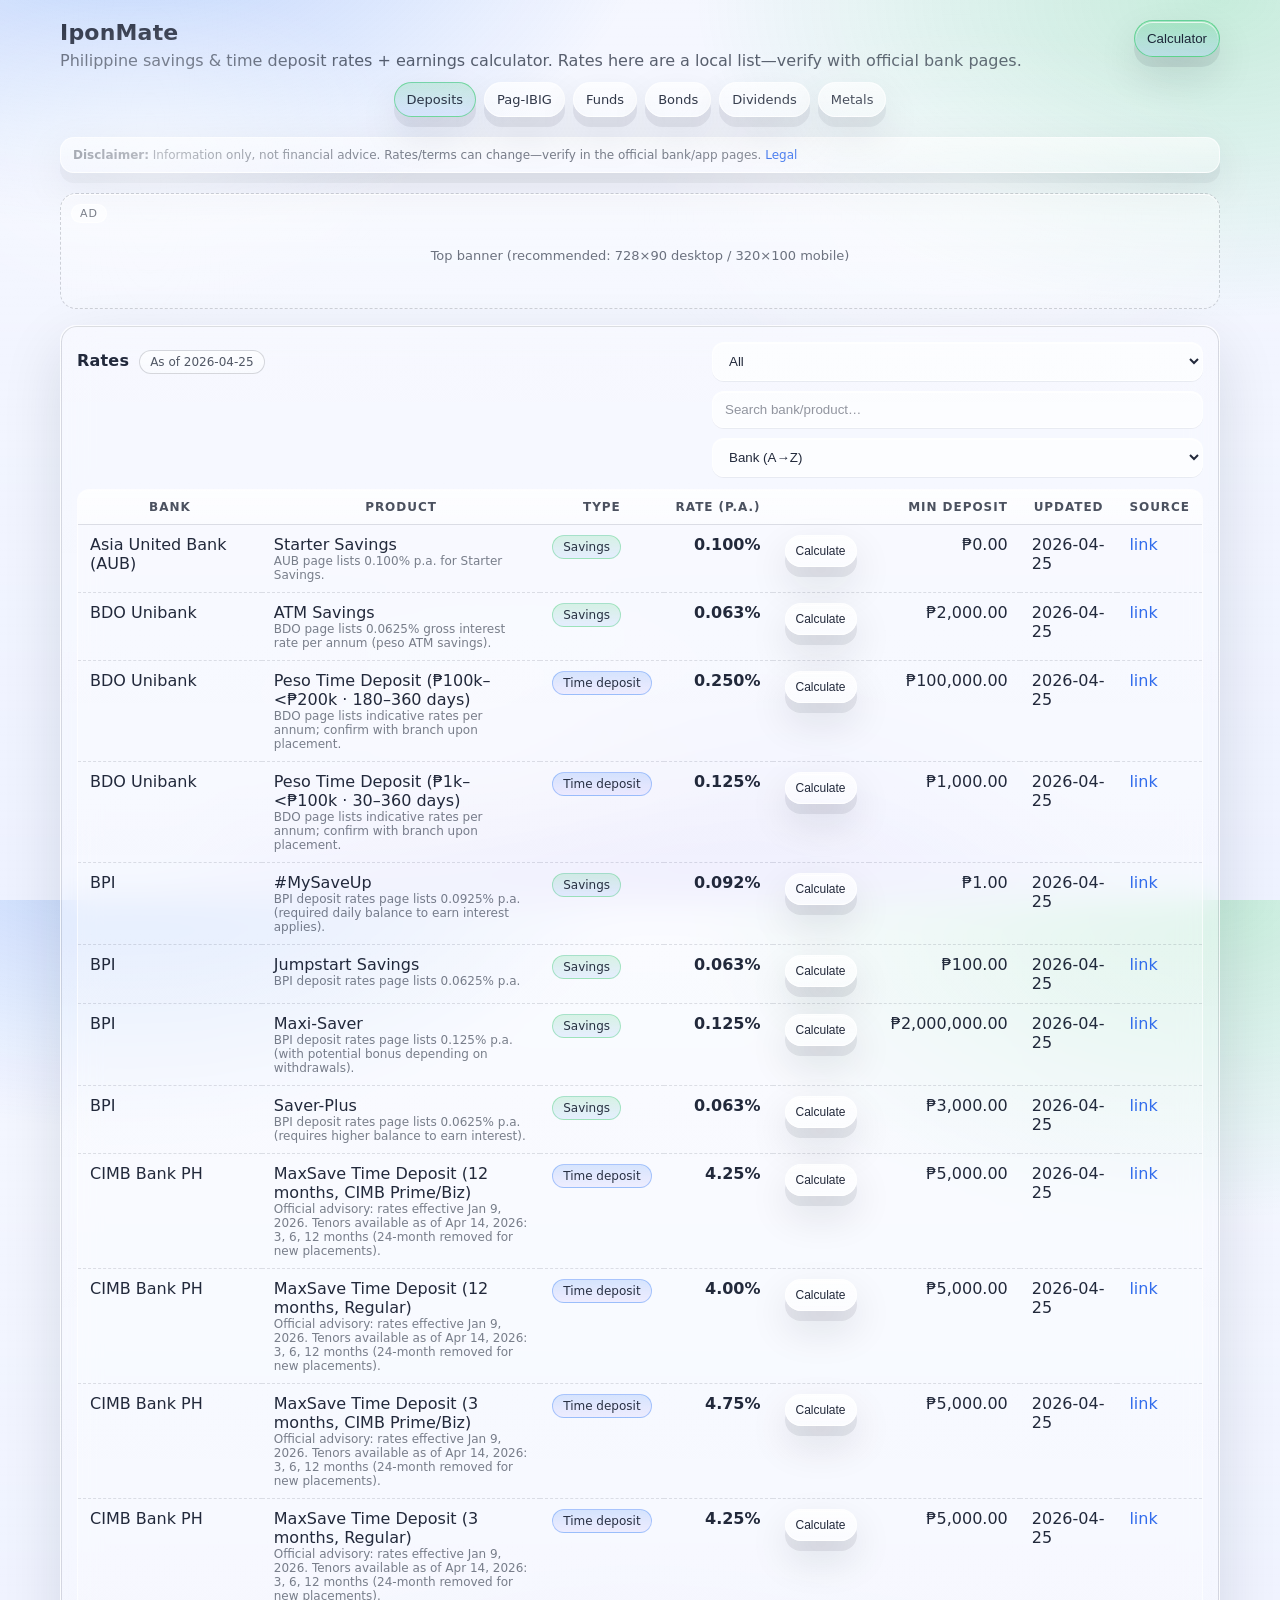
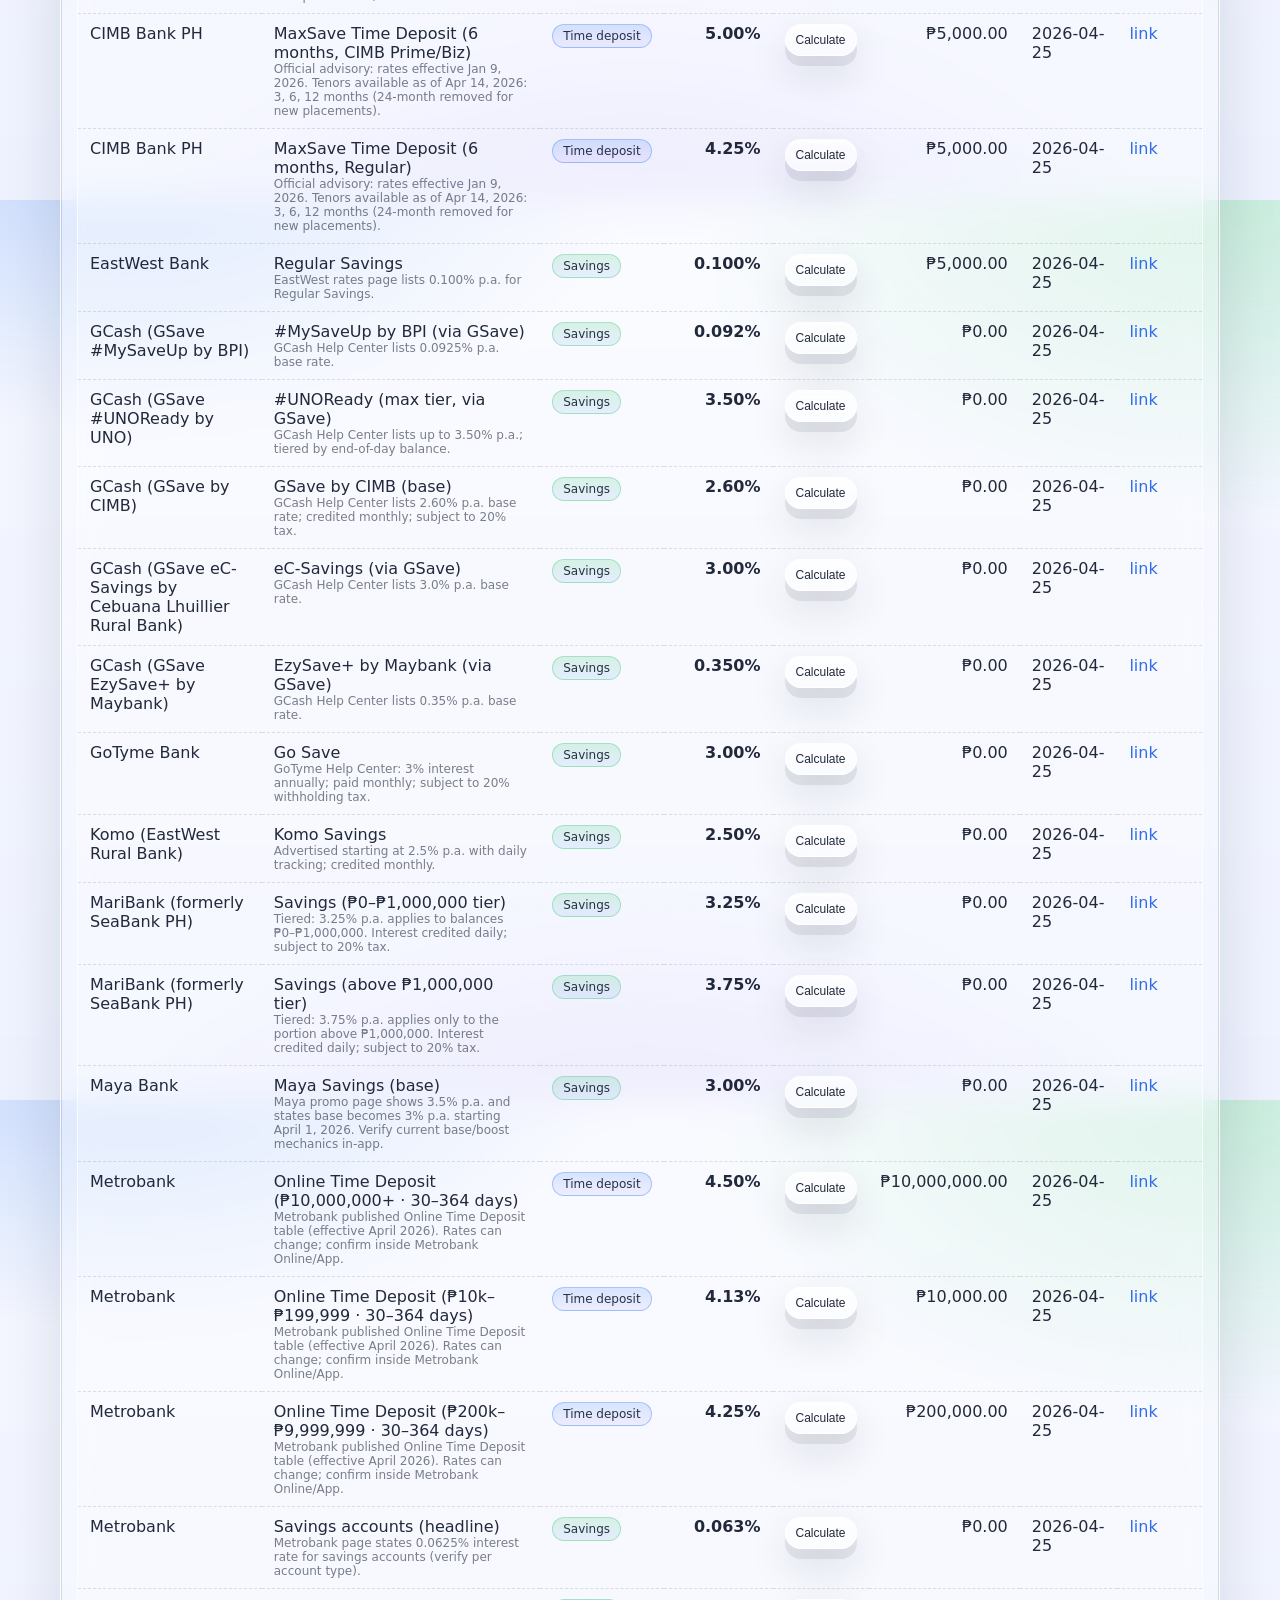
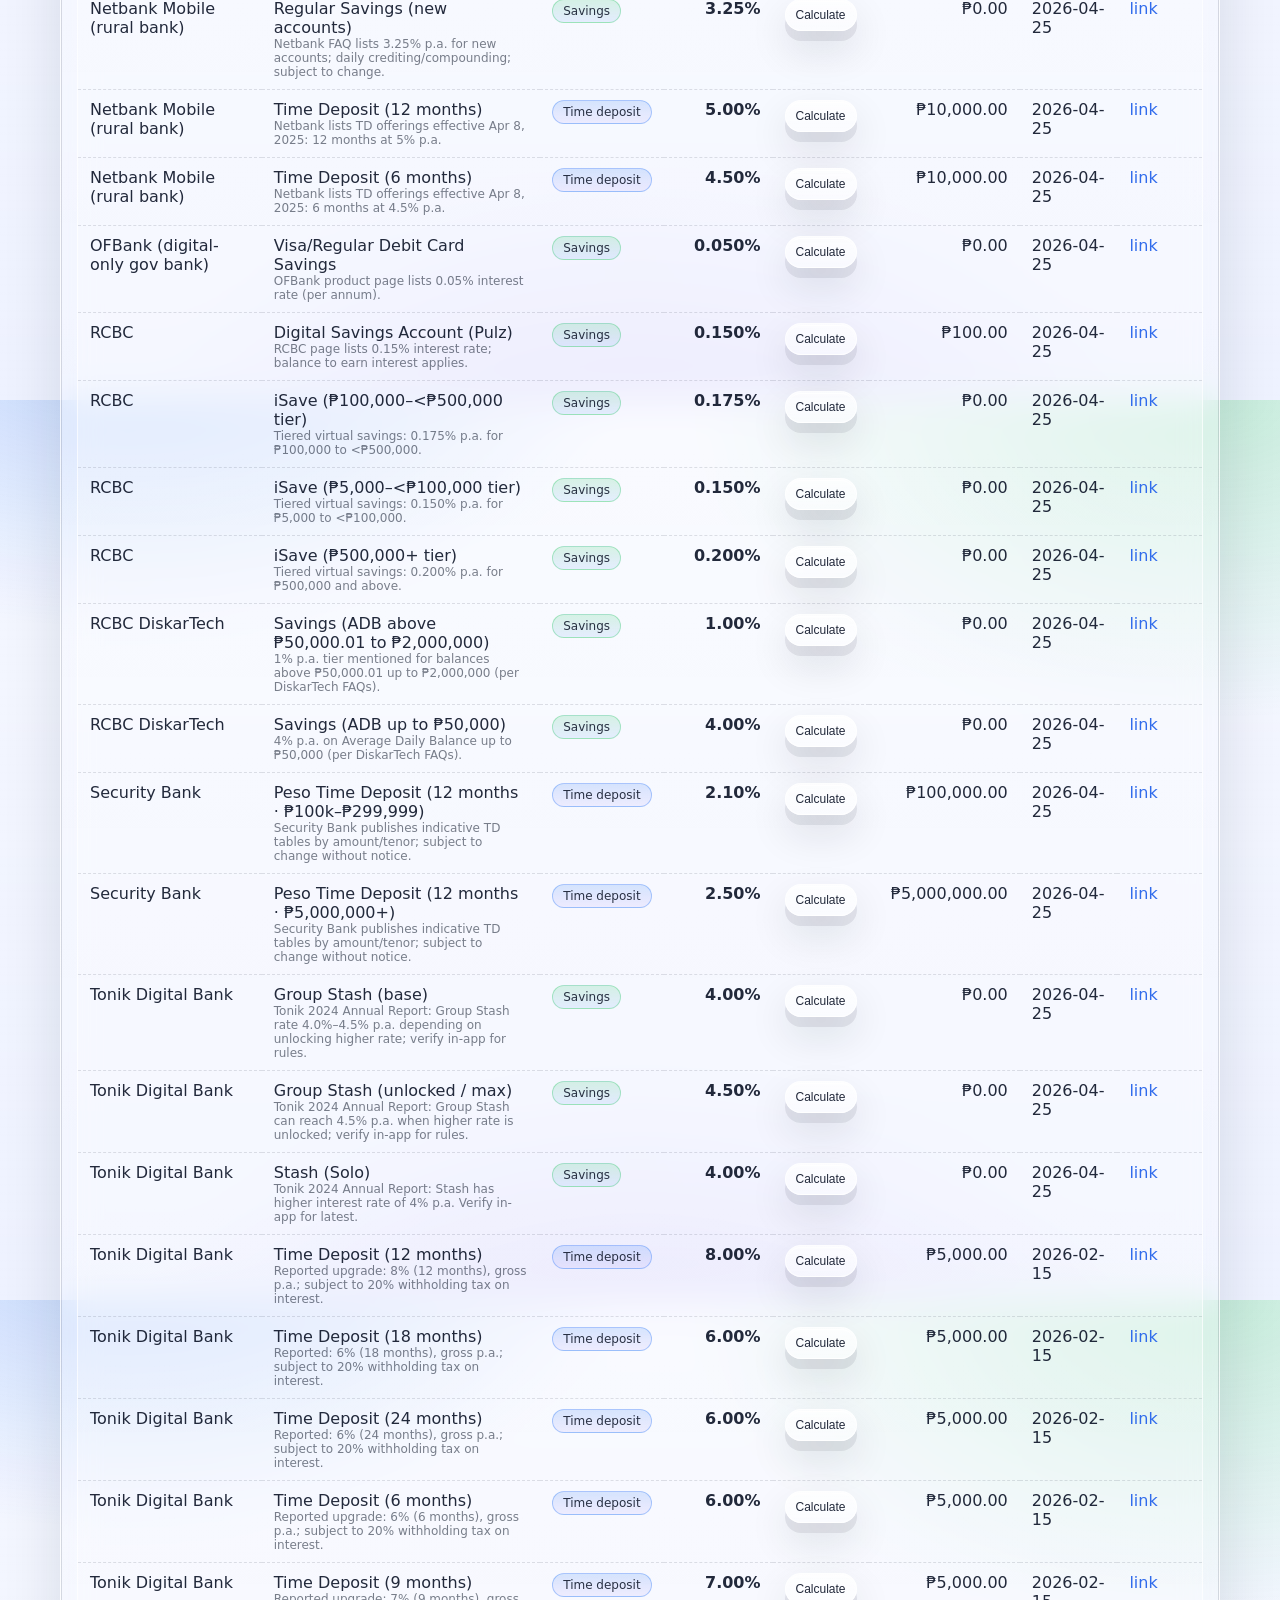
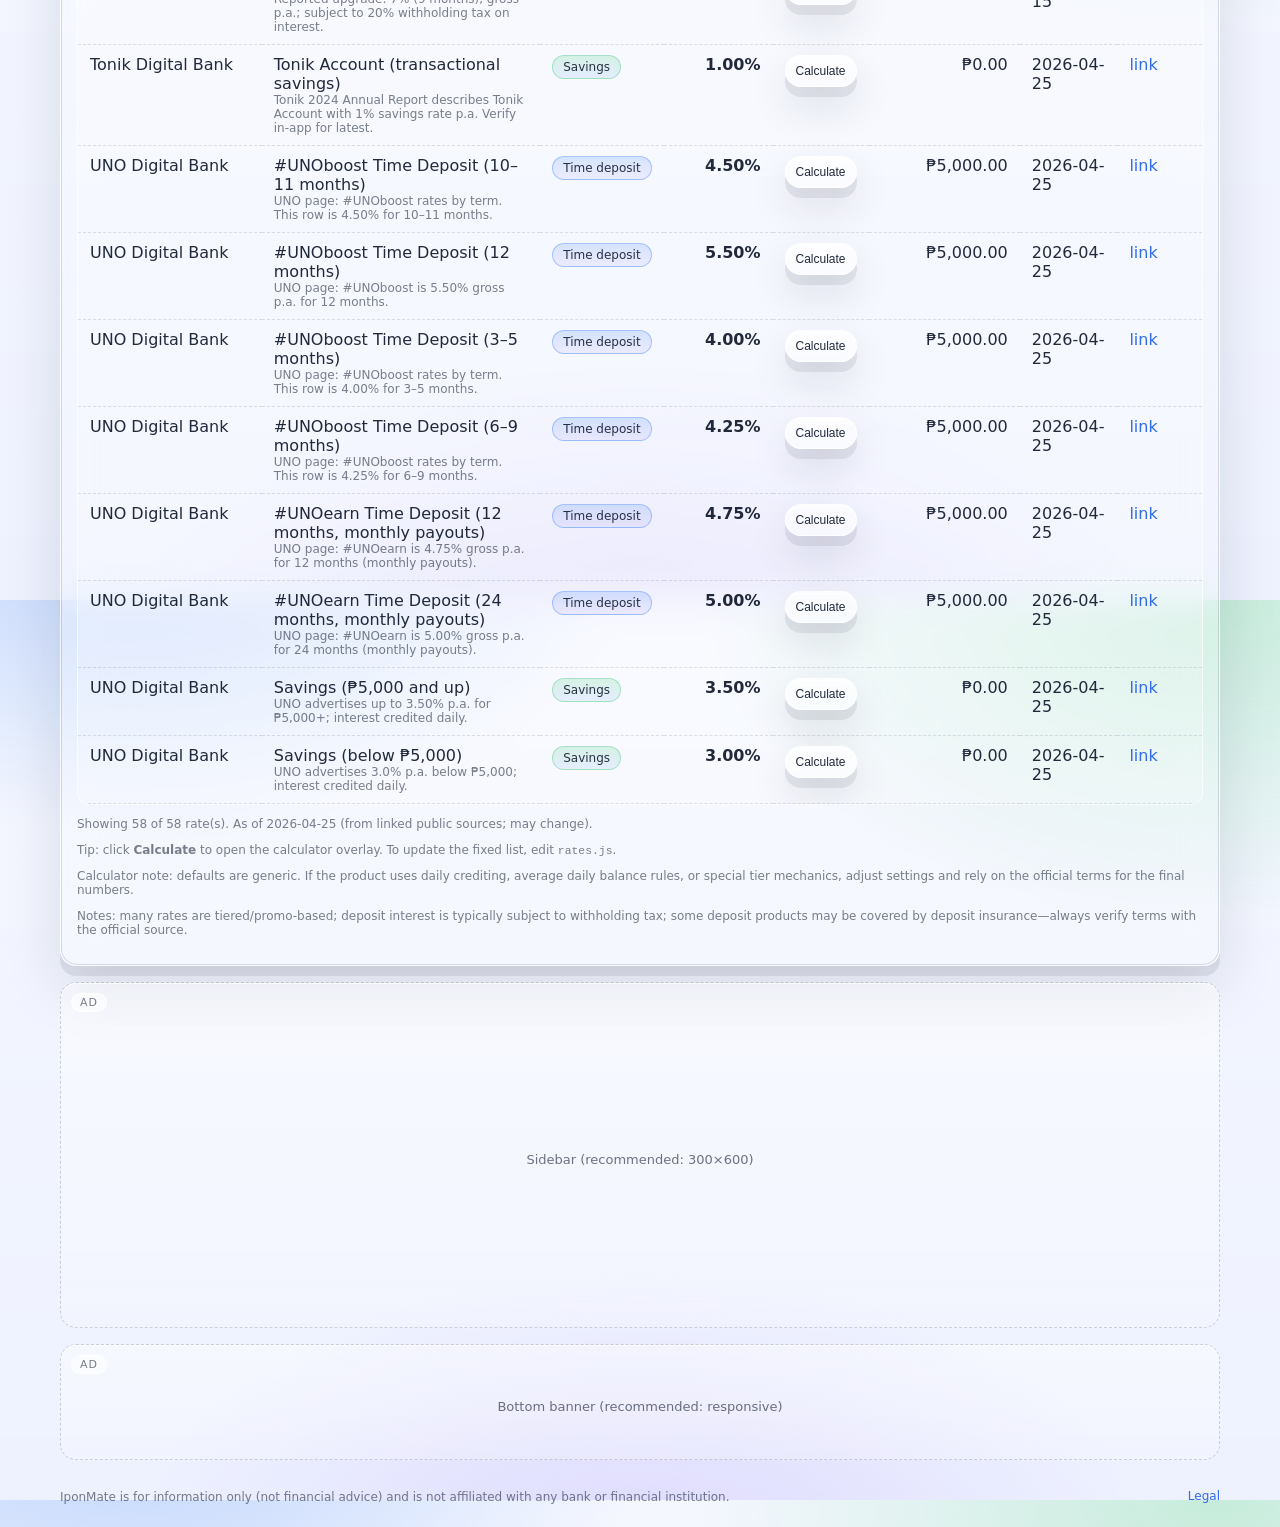
==== index.html @ d7f94642 "Add files via upload" ====
<!doctype html>
<html lang="en">
  <head>
    <meta charset="UTF-8" />
    <meta name="viewport" content="width=device-width, initial-scale=1.0" />
    <title>IponMate — PH Savings & Time Deposit Rates</title>
    <meta
      name="description"
      content="List and compare Philippine savings and time deposit interest rates and estimate how much interest you can earn."
    />
    <meta name="robots" content="index,follow" />
    <meta property="og:type" content="website" />
    <meta property="og:site_name" content="IponMate" />
    <meta property="og:title" content="IponMate — PH Savings & Time Deposit Rates" />
    <meta
      property="og:description"
      content="Compare Philippine savings and time deposit interest rates and estimate earnings. Verify terms with official sources."
    />
    <meta name="twitter:card" content="summary" />
    <meta name="twitter:title" content="IponMate — PH Savings & Time Deposit Rates" />
    <meta
      name="twitter:description"
      content="Compare Philippine savings and time deposit interest rates and estimate earnings. Verify terms with official sources."
    />
    <link rel="icon" href="./favicon.svg" type="image/svg+xml" />
    <link rel="stylesheet" href="./styles.css" />
  </head>
  <body>
    <header class="shell header">
      <div class="header__title">
        <h1>IponMate</h1>
        <p class="muted">
          Philippine savings & time deposit rates + earnings calculator. Rates here are a local list—verify with official bank pages.
        </p>
      </div>
      <nav class="nav" aria-label="Sections">
        <a class="nav__link nav__link--active" href="./index.html" aria-current="page">Deposits</a>
        <a class="nav__link" href="./gov.html">Pag-IBIG</a>
        <a class="nav__link" href="./funds.html">Funds</a>
        <a class="nav__link" href="./bonds.html">Bonds</a>
        <a class="nav__link" href="./dividends.html">Dividends</a>
        <a class="nav__link" href="./metals.html">Metals</a>
      </nav>
      <div class="header__actions">
        <button id="openCalcBtn" class="btn btn--primary" type="button" data-open-calc="interest">Calculator</button>
      </div>
    </header>

    <div class="shell notice" role="note" aria-label="Disclaimer">
      <p class="muted tiny">
        <strong>Disclaimer:</strong> Information only, not financial advice. Rates/terms can change—verify in the official bank/app pages.
        <a class="link" href="./legal.html">Legal</a>
      </p>
    </div>

    <main class="shell main">
      <aside class="adSlot adSlot--top" aria-label="Advertisement placeholder">
        <div class="adSlot__label">Ad</div>
        <div class="adSlot__box">Top banner (recommended: 728×90 desktop / 320×100 mobile)</div>
      </aside>

      <div class="layout">
        <section class="card">
          <div class="card__head">
            <div class="card__titleRow">
              <h2>Rates</h2>
              <span id="asOfBadge" class="badge badge--meta" aria-live="polite"></span>
            </div>
            <div class="rates__tools">
              <select id="typeFilterSelect" class="select" aria-label="Filter type">
                <option value="all">All</option>
                <option value="savings">Savings</option>
                <option value="time_deposit">Time deposit</option>
              </select>
              <input
                id="searchInput"
                class="input"
                type="search"
                placeholder="Search bank/product…"
                autocomplete="off"
              />
              <select id="sortSelect" class="select" aria-label="Sort rates">
                <option value="bank_asc">Bank (A→Z)</option>
                <option value="bank_desc">Bank (Z→A)</option>
                <option value="rate_desc">Rate (High→Low)</option>
                <option value="rate_asc">Rate (Low→High)</option>
                <option value="updated_desc">Updated (Newest)</option>
                <option value="updated_asc">Updated (Oldest)</option>
              </select>
            </div>
          </div>

          <div class="tableWrap" role="region" aria-label="Philippine savings and time deposit rates">
            <table class="table table--cards" id="ratesTable">
              <thead>
                <tr>
                  <th>Bank</th>
                  <th>Product</th>
                  <th>Type</th>
                  <th class="num">Rate (p.a.)</th>
                  <th class="action" aria-label="Calculator"></th>
                  <th class="num">Min Deposit</th>
                  <th>Updated</th>
                  <th>Source</th>
                </tr>
              </thead>
              <tbody id="ratesTbody"></tbody>
            </table>
          </div>

          <p class="muted tiny" id="ratesMeta"></p>
          <p class="muted tiny">
            Tip: click <strong>Calculate</strong> to open the calculator overlay. To update the fixed list, edit <code>rates.js</code>.
          </p>
          <p class="muted tiny">
            Calculator note: defaults are generic. If the product uses daily crediting, average daily balance rules, or
            special tier mechanics, adjust settings and rely on the official terms for the final numbers.
          </p>
          <p class="muted tiny">
            Notes: many rates are tiered/promo-based; deposit interest is typically subject to withholding tax; some deposit products may be covered by deposit insurance—always verify terms with the official source.
          </p>
        </section>

        <aside class="adSlot adSlot--side" aria-label="Advertisement placeholder">
          <div class="adSlot__label">Ad</div>
          <div class="adSlot__box">Sidebar (recommended: 300×600)</div>
        </aside>
      </div>

      <aside class="adSlot adSlot--bottom" aria-label="Advertisement placeholder">
        <div class="adSlot__label">Ad</div>
        <div class="adSlot__box">Bottom banner (recommended: responsive)</div>
      </aside>
    </main>

    <footer class="shell footer">
      <div class="footer__left">
        <span class="tiny muted">IponMate is for information only (not financial advice) and is not affiliated with any bank or financial institution.</span>
      </div>
      <div class="footer__right">
        <a class="link tiny" href="./legal.html">Legal</a>
      </div>
    </footer>

    <script src="./rates.js"></script>
    <script src="./calc.js"></script>
    <script src="./app.js"></script>
  </body>
</html>
---- styles.css ----
:root {
  /* Liquid-glass (iOS-ish) + playful cartoon “pop” */
  --bg: #eef2ff;
  --card: rgba(255, 255, 255, 0.36);
  --card2: rgba(255, 255, 255, 0.22);
  --border: rgba(255, 255, 255, 0.6);
  --outline: rgba(15, 23, 42, 0.14);
  --text: rgba(15, 23, 42, 0.92);
  --muted: rgba(15, 23, 42, 0.68);
  --muted2: rgba(15, 23, 42, 0.55);
  --accent: #22c55e;
  --accent2: #3b82f6;
  --accent3: #a78bfa;
  --danger: #fb7185;
  --shadow: 0 22px 60px rgba(15, 23, 42, 0.12);
  --shadow-pop: 0 10px 0 rgba(15, 23, 42, 0.08);
  --radius: 16px;
  --radius2: 12px;
  --mono: ui-monospace, SFMono-Regular, Menlo, Monaco, Consolas, "Liberation Mono", "Courier New", monospace;
  --sans: ui-sans-serif, system-ui, -apple-system, Segoe UI, Roboto, Helvetica, Arial, "Apple Color Emoji",
    "Segoe UI Emoji";
}

* {
  box-sizing: border-box;
}

html,
body {
  height: 100%;
}

body {
  margin: 0;
  font-family: var(--sans);
  color: var(--text);
  background:
    radial-gradient(900px 550px at 10% -10%, rgba(59, 130, 246, 0.3), transparent 58%),
    radial-gradient(900px 550px at 95% 0%, rgba(34, 197, 94, 0.22), transparent 58%),
    radial-gradient(900px 550px at 50% 110%, rgba(167, 139, 250, 0.26), transparent 58%),
    linear-gradient(180deg, rgba(255, 255, 255, 0.42), rgba(255, 255, 255, 0)),
    var(--bg);
}

body::before {
  content: "";
  position: fixed;
  inset: -80px;
  pointer-events: none;
  background:
    radial-gradient(420px 260px at 16% 22%, rgba(255, 255, 255, 0.7), rgba(255, 255, 255, 0) 65%),
    radial-gradient(520px 320px at 72% 28%, rgba(255, 255, 255, 0.55), rgba(255, 255, 255, 0) 62%),
    radial-gradient(520px 320px at 40% 78%, rgba(255, 255, 255, 0.5), rgba(255, 255, 255, 0) 62%);
  filter: blur(10px) saturate(1.15);
  opacity: 0.72;
  transform: translateZ(0);
}

.shell {
  max-width: 1200px;
  margin: 0 auto;
  padding: 20px;
}

.header {
  display: grid;
  grid-template-columns: 1fr auto;
  grid-template-areas: "title actions" "nav nav";
  align-items: start;
  column-gap: 16px;
  row-gap: 12px;
}

.header__title {
  grid-area: title;
}

.header__actions {
  grid-area: actions;
  justify-self: end;
  display: flex;
  gap: 10px;
  flex-wrap: wrap;
  justify-content: flex-end;
}

.nav {
  grid-area: nav;
  display: flex;
  gap: 8px;
  flex-wrap: wrap;
  align-items: center;
  justify-content: center;
}

.nav__link {
  display: inline-flex;
  align-items: center;
  border-radius: 999px;
  padding: 9px 12px;
  border: 1px solid rgba(255, 255, 255, 0.72);
  background: linear-gradient(180deg, rgba(255, 255, 255, 0.72), rgba(255, 255, 255, 0.38));
  color: rgba(15, 23, 42, 0.86);
  text-decoration: none;
  font-size: 13px;
  box-shadow: 0 10px 0 rgba(15, 23, 42, 0.07), 0 18px 40px rgba(15, 23, 42, 0.1);
  transition: transform 120ms ease, background 120ms ease, border-color 120ms ease, box-shadow 120ms ease;
}

.nav__link:hover {
  transform: translateY(-1px);
  border-color: rgba(255, 255, 255, 0.92);
  background: linear-gradient(180deg, rgba(255, 255, 255, 0.82), rgba(255, 255, 255, 0.44));
}

.nav__link:active {
  transform: translateY(4px);
  box-shadow: 0 6px 0 rgba(15, 23, 42, 0.07), 0 14px 28px rgba(15, 23, 42, 0.1);
}

.nav__link--active {
  border-color: rgba(34, 197, 94, 0.52);
  background: linear-gradient(180deg, rgba(34, 197, 94, 0.18), rgba(59, 130, 246, 0.12));
}

.header__title h1 {
  margin: 0;
  font-size: 22px;
  letter-spacing: 0.2px;
}

.header__title p {
  margin: 6px 0 0;
}

.main {
  display: grid;
  grid-template-columns: 1fr;
  gap: 16px;
  align-items: start;
}

.layout {
  display: grid;
  grid-template-columns: 1fr;
  gap: 16px;
  align-items: start;
}

.card {
  background: linear-gradient(180deg, var(--card), var(--card2));
  border: 1px solid var(--border);
  border-radius: var(--radius);
  box-shadow: var(--shadow), var(--shadow-pop);
  padding: 16px;
  position: relative;
  overflow: hidden;
  transform: translateZ(0);
}

.card::before {
  content: "";
  position: absolute;
  inset: 0;
  pointer-events: none;
  border-radius: inherit;
  box-shadow: inset 0 1px 0 rgba(255, 255, 255, 0.75);
  opacity: 0.95;
}

.card::after {
  content: "";
  position: absolute;
  inset: 0;
  pointer-events: none;
  border-radius: inherit;
  box-shadow: inset 0 0 0 1px var(--outline);
}

@supports ((backdrop-filter: blur(10px)) or (-webkit-backdrop-filter: blur(10px))) {
  .card {
    backdrop-filter: blur(18px);
    -webkit-backdrop-filter: blur(18px);
  }
}

.card__head {
  display: flex;
  align-items: baseline;
  justify-content: space-between;
  gap: 12px;
  margin-bottom: 12px;
}

.card__head--spaced {
  margin-top: 14px;
}

.card__titleRow {
  display: flex;
  align-items: baseline;
  gap: 10px;
  flex-wrap: wrap;
}

.card__head h2 {
  margin: 0;
  font-size: 16px;
  letter-spacing: 0.2px;
}

.muted {
  color: var(--muted);
}

.tiny {
  font-size: 12px;
  color: var(--muted2);
}

.rates__tools {
  display: flex;
  gap: 10px;
  flex-wrap: wrap;
  justify-content: flex-end;
}

.badge {
  display: inline-flex;
  align-items: center;
  padding: 4px 10px;
  border-radius: 999px;
  font-size: 12px;
  border: 1px solid rgba(255, 255, 255, 0.65);
  background: linear-gradient(180deg, rgba(255, 255, 255, 0.6), rgba(255, 255, 255, 0.3));
  color: rgba(15, 23, 42, 0.88);
  white-space: nowrap;
}

.badge--td {
  border-color: rgba(59, 130, 246, 0.38);
  background: linear-gradient(180deg, rgba(59, 130, 246, 0.18), rgba(167, 139, 250, 0.12));
}

.badge--sav {
  border-color: rgba(34, 197, 94, 0.32);
  background: linear-gradient(180deg, rgba(34, 197, 94, 0.16), rgba(59, 130, 246, 0.1));
}

.badge--meta {
  border-color: rgba(15, 23, 42, 0.16);
  background: linear-gradient(180deg, rgba(255, 255, 255, 0.62), rgba(255, 255, 255, 0.3));
  color: rgba(15, 23, 42, 0.72);
}

.input,
.select,
.textarea {
  width: 100%;
  border-radius: 12px;
  border: 1px solid rgba(255, 255, 255, 0.65);
  background: rgba(255, 255, 255, 0.62);
  color: var(--text);
  padding: 10px 12px;
  outline: none;
  box-shadow: inset 0 1px 0 rgba(255, 255, 255, 0.85), 0 1px 0 rgba(15, 23, 42, 0.06);
}

.input::placeholder,
.textarea::placeholder {
  color: rgba(15, 23, 42, 0.45);
}

.input:focus,
.select:focus,
.textarea:focus {
  border-color: rgba(59, 130, 246, 0.55);
  box-shadow: 0 0 0 3px rgba(59, 130, 246, 0.18), inset 0 1px 0 rgba(255, 255, 255, 0.85);
}

.btn:focus-visible,
.iconBtn:focus-visible,
.link:focus-visible,
.nav__link:focus-visible,
.input:focus-visible,
.select:focus-visible,
.textarea:focus-visible {
  outline: 3px solid rgba(59, 130, 246, 0.35);
  outline-offset: 2px;
}

.textarea {
  font-family: var(--mono);
  font-size: 12px;
  line-height: 1.35;
  resize: vertical;
}

.btn {
  border-radius: 999px;
  border: 1px solid rgba(255, 255, 255, 0.72);
  background: linear-gradient(180deg, rgba(255, 255, 255, 0.78), rgba(255, 255, 255, 0.46));
  color: var(--text);
  padding: 10px 12px;
  cursor: pointer;
  transition: transform 120ms ease, background 120ms ease, border-color 120ms ease, box-shadow 120ms ease;
  user-select: none;
  box-shadow: 0 10px 0 rgba(15, 23, 42, 0.08), 0 18px 40px rgba(15, 23, 42, 0.12);
  position: relative;
}

.btn::before {
  content: "";
  position: absolute;
  inset: 1px;
  border-radius: inherit;
  pointer-events: none;
  box-shadow: inset 0 1px 0 rgba(255, 255, 255, 0.78);
  opacity: 0.95;
}

.btn:hover {
  transform: translateY(-1px);
  border-color: rgba(255, 255, 255, 0.9);
  background: linear-gradient(180deg, rgba(255, 255, 255, 0.86), rgba(255, 255, 255, 0.52));
}

.btn:active {
  transform: translateY(4px);
  box-shadow: 0 6px 0 rgba(15, 23, 42, 0.08), 0 14px 28px rgba(15, 23, 42, 0.12);
}

.btn--primary {
  border-color: rgba(34, 197, 94, 0.55);
  background: linear-gradient(180deg, rgba(34, 197, 94, 0.22), rgba(59, 130, 246, 0.14));
}

.btn--primary:hover {
  border-color: rgba(34, 197, 94, 0.72);
  background: linear-gradient(180deg, rgba(34, 197, 94, 0.28), rgba(59, 130, 246, 0.16));
}

.btn--danger {
  border-color: rgba(251, 113, 133, 0.65);
  background: linear-gradient(180deg, rgba(251, 113, 133, 0.22), rgba(167, 139, 250, 0.14));
}

.btn--danger:hover {
  border-color: rgba(251, 113, 133, 0.8);
  background: linear-gradient(180deg, rgba(251, 113, 133, 0.28), rgba(167, 139, 250, 0.16));
}

.btn--file {
  display: inline-flex;
  align-items: center;
  gap: 10px;
}

.tableWrap {
  overflow: auto;
  border: 1px solid rgba(255, 255, 255, 0.65);
  border-radius: var(--radius2);
  background: rgba(255, 255, 255, 0.2);
  box-shadow: inset 0 1px 0 rgba(255, 255, 255, 0.7);
  position: relative;
}

.table {
  width: 100%;
  border-collapse: collapse;
  min-width: 780px;
}

.table th,
.table td {
  padding: 10px 12px;
  border-bottom: 1px dashed rgba(15, 23, 42, 0.12);
  vertical-align: top;
}

.table thead th {
  position: sticky;
  top: 0;
  z-index: 1;
  background: linear-gradient(180deg, rgba(255, 255, 255, 0.76), rgba(255, 255, 255, 0.44));
  border-bottom: 1px solid rgba(15, 23, 42, 0.12);
  font-size: 12px;
  text-transform: uppercase;
  letter-spacing: 0.08em;
  color: rgba(15, 23, 42, 0.75);
}

.table tbody tr:hover {
  background: rgba(255, 255, 255, 0.34);
}

.table td.num,
.table th.num {
  text-align: right;
  white-space: nowrap;
  font-variant-numeric: tabular-nums;
}

.table td.action,
.table th.action {
  text-align: center;
  white-space: nowrap;
}

.link {
  color: rgba(37, 99, 235, 0.95);
  text-decoration: none;
}

.link:hover {
  text-decoration: underline;
}

.rowBtn {
  font-size: 12px;
  padding: 8px 10px;
  border-radius: 999px;
}

.adSlot {
  border-radius: var(--radius);
  border: 1px dashed rgba(15, 23, 42, 0.18);
  background: linear-gradient(180deg, rgba(255, 255, 255, 0.42), rgba(255, 255, 255, 0.22));
  box-shadow: inset 0 1px 0 rgba(255, 255, 255, 0.75);
  padding: 12px;
  position: relative;
  overflow: hidden;
}

.adSlot__label {
  position: absolute;
  top: 10px;
  left: 10px;
  font-size: 11px;
  letter-spacing: 0.08em;
  text-transform: uppercase;
  color: rgba(15, 23, 42, 0.55);
  background: rgba(255, 255, 255, 0.6);
  border: 1px solid rgba(255, 255, 255, 0.75);
  border-radius: 999px;
  padding: 2px 8px;
}

.adSlot__box {
  min-height: 90px;
  display: grid;
  place-items: center;
  color: rgba(15, 23, 42, 0.6);
  font-size: 13px;
  padding: 18px 10px 10px;
  text-align: center;
}

.adSlot--side .adSlot__box {
  min-height: 320px;
}

.grid {
  display: grid;
  grid-template-columns: repeat(2, minmax(0, 1fr));
  gap: 12px;
}

.grid--dialog {
  grid-template-columns: 1fr 1fr;
}

.field {
  display: grid;
  gap: 6px;
}

.field > span {
  font-size: 12px;
  color: rgba(15, 23, 42, 0.72);
}

.field__row {
  display: grid;
  grid-template-columns: 1fr 150px;
  gap: 10px;
}

.field--checkbox {
  grid-column: 1 / -1;
  align-items: center;
  grid-template-columns: 18px 1fr;
  gap: 10px;
  padding: 8px 0;
}

.field--checkbox input {
  width: 18px;
  height: 18px;
  accent-color: var(--accent);
}

.actions {
  display: flex;
  gap: 10px;
  align-items: center;
  justify-content: flex-start;
  flex-wrap: wrap;
  grid-column: 1 / -1;
  margin-top: 2px;
}

.actions--spread {
  justify-content: space-between;
}

.results {
  margin-top: 12px;
  padding: 12px;
  border-radius: var(--radius2);
  border: 1px solid rgba(255, 255, 255, 0.65);
  background: linear-gradient(180deg, rgba(255, 255, 255, 0.6), rgba(255, 255, 255, 0.28));
  box-shadow: inset 0 1px 0 rgba(255, 255, 255, 0.75);
}

.results__grid {
  display: grid;
  grid-template-columns: repeat(2, minmax(0, 1fr));
  gap: 10px;
}

.kpi {
  padding: 10px;
  border-radius: 12px;
  border: 1px solid rgba(255, 255, 255, 0.65);
  background: rgba(255, 255, 255, 0.42);
  box-shadow: inset 0 1px 0 rgba(255, 255, 255, 0.72);
}

.kpi__label {
  font-size: 12px;
  color: rgba(15, 23, 42, 0.65);
}

.kpi__value {
  margin-top: 4px;
  font-size: 16px;
  font-weight: 650;
  letter-spacing: 0.2px;
  font-variant-numeric: tabular-nums;
}

.kpi__sub {
  margin-top: 4px;
  font-size: 12px;
  color: rgba(15, 23, 42, 0.6);
}

.dialog {
  border: none;
  padding: 0;
  background: transparent;
}

.dialog::backdrop {
  background:
    radial-gradient(700px 420px at 20% 20%, rgba(59, 130, 246, 0.14), rgba(0, 0, 0, 0) 60%),
    radial-gradient(700px 420px at 80% 30%, rgba(34, 197, 94, 0.12), rgba(0, 0, 0, 0) 60%),
    rgba(15, 23, 42, 0.25);
  backdrop-filter: blur(6px);
  -webkit-backdrop-filter: blur(6px);
}

.dialog__panel {
  width: min(860px, calc(100vw - 24px));
  border-radius: 18px;
  border: 1px solid rgba(255, 255, 255, 0.72);
  background: linear-gradient(180deg, rgba(255, 255, 255, 0.6), rgba(255, 255, 255, 0.32));
  box-shadow: 0 26px 80px rgba(15, 23, 42, 0.18), 0 12px 0 rgba(15, 23, 42, 0.06);
  padding: 14px;
  max-height: 86vh;
  overflow: auto;
  position: relative;
}

.dialog__panel::before {
  content: "";
  position: absolute;
  inset: 0;
  border-radius: inherit;
  pointer-events: none;
  box-shadow: inset 0 1px 0 rgba(255, 255, 255, 0.78), inset 0 0 0 1px rgba(15, 23, 42, 0.12);
}

@supports ((backdrop-filter: blur(10px)) or (-webkit-backdrop-filter: blur(10px))) {
  .dialog__panel {
    backdrop-filter: blur(22px);
    -webkit-backdrop-filter: blur(22px);
  }
}

.dialog__head {
  display: flex;
  align-items: center;
  justify-content: space-between;
  gap: 12px;
  margin-bottom: 12px;
}

.dialog__head h3 {
  margin: 0;
  font-size: 15px;
}

.segmented {
  display: inline-flex;
  gap: 6px;
  padding: 6px;
  border-radius: 999px;
  border: 1px solid rgba(255, 255, 255, 0.72);
  background: linear-gradient(180deg, rgba(255, 255, 255, 0.55), rgba(255, 255, 255, 0.28));
  box-shadow: 0 12px 30px rgba(15, 23, 42, 0.12), 0 10px 0 rgba(15, 23, 42, 0.05);
  margin-bottom: 12px;
}

.segmented__btn {
  border: 1px solid transparent;
  background: transparent;
  color: rgba(15, 23, 42, 0.72);
  border-radius: 999px;
  padding: 8px 12px;
  cursor: pointer;
  font-size: 12px;
  letter-spacing: 0.2px;
}

.segmented__btn--active,
.segmented__btn[aria-selected="true"] {
  border-color: rgba(34, 197, 94, 0.36);
  background: linear-gradient(180deg, rgba(34, 197, 94, 0.18), rgba(59, 130, 246, 0.12));
  box-shadow: 0 10px 0 rgba(15, 23, 42, 0.06);
}

.isHidden {
  display: none !important;
}

.iconBtn {
  border: 1px solid rgba(15, 23, 42, 0.16);
  background: linear-gradient(180deg, rgba(255, 255, 255, 0.78), rgba(255, 255, 255, 0.46));
  color: rgba(15, 23, 42, 0.72);
  border-radius: 999px;
  width: 34px;
  height: 34px;
  cursor: pointer;
  box-shadow: 0 8px 0 rgba(15, 23, 42, 0.08);
}

.iconBtn:hover {
  border-color: rgba(255, 255, 255, 0.9);
}

code {
  font-family: var(--mono);
  font-size: 0.95em;
}

.footer {
  display: flex;
  align-items: center;
  justify-content: space-between;
  gap: 12px;
  padding-top: 6px;
  padding-bottom: 22px;
}

.footer__right {
  display: flex;
  gap: 12px;
  align-items: center;
}

.notice {
  padding-top: 0;
  padding-bottom: 0;
}

.notice p {
  margin: 0;
  padding: 10px 12px;
  border-radius: 14px;
  border: 1px solid rgba(255, 255, 255, 0.72);
  background: linear-gradient(180deg, rgba(255, 255, 255, 0.62), rgba(255, 255, 255, 0.28));
  box-shadow: 0 14px 40px rgba(15, 23, 42, 0.1), 0 10px 0 rgba(15, 23, 42, 0.05);
}

@media (max-width: 980px) {
  .main {
    grid-template-columns: 1fr;
  }
  .layout {
    grid-template-columns: 1fr;
  }
  .table {
    min-width: 720px;
  }
}

@media (max-width: 720px) {
  .header {
    grid-template-columns: 1fr;
    grid-template-areas: "title" "actions" "nav";
  }
  .header__actions {
    justify-self: start;
  }
  .nav {
    justify-content: flex-start;
  }
  .tableWrap {
    overflow: visible;
  }
  .table.table--cards {
    min-width: 0;
  }
  .table.table--cards thead {
    position: absolute;
    width: 1px;
    height: 1px;
    padding: 0;
    margin: -1px;
    overflow: hidden;
    clip: rect(0, 0, 0, 0);
    white-space: nowrap;
    border: 0;
  }
  .table.table--cards tbody {
    display: grid;
    gap: 12px;
  }
  .table.table--cards tbody tr {
    display: block;
    border-radius: 14px;
    border: 1px solid rgba(255, 255, 255, 0.7);
    background: linear-gradient(180deg, rgba(255, 255, 255, 0.62), rgba(255, 255, 255, 0.3));
    box-shadow: 0 18px 50px rgba(15, 23, 42, 0.12), 0 10px 0 rgba(15, 23, 42, 0.06);
    padding: 10px 12px;
  }
  .table.table--cards tbody td {
    display: grid;
    grid-template-columns: 128px 1fr;
    gap: 10px;
    padding: 8px 0;
    border-bottom: 1px dashed rgba(15, 23, 42, 0.12);
  }
  .table.table--cards tbody td::before {
    content: attr(data-label);
    font-size: 11px;
    letter-spacing: 0.08em;
    text-transform: uppercase;
    color: rgba(15, 23, 42, 0.55);
    padding-top: 2px;
  }
  .table.table--cards tbody td.num {
    text-align: left;
    white-space: normal;
  }
  .table.table--cards th:last-child,
  .table.table--cards td:last-child {
    position: static;
    right: auto;
    background: transparent;
    box-shadow: none;
    z-index: auto;
  }
  .table.table--cards tbody td:last-child {
    border-bottom: 0;
  }
  .table.table--cards tbody td[data-label=""] {
    grid-template-columns: 1fr;
  }
  .table.table--cards tbody td[data-label=""]::before {
    display: none;
  }
  .table.table--cards .rowBtn {
    width: 100%;
    justify-content: center;
  }
  .grid {
    grid-template-columns: 1fr;
  }
  .field__row {
    grid-template-columns: 1fr;
  }
  .table .muted.tiny {
    display: -webkit-box;
    -webkit-line-clamp: 2;
    -webkit-box-orient: vertical;
    overflow: hidden;
  }
}

@media (min-width: 1400px) {
  .layout {
    grid-template-columns: 1fr 320px;
  }
  .adSlot--side {
    position: sticky;
    top: 18px;
  }
}
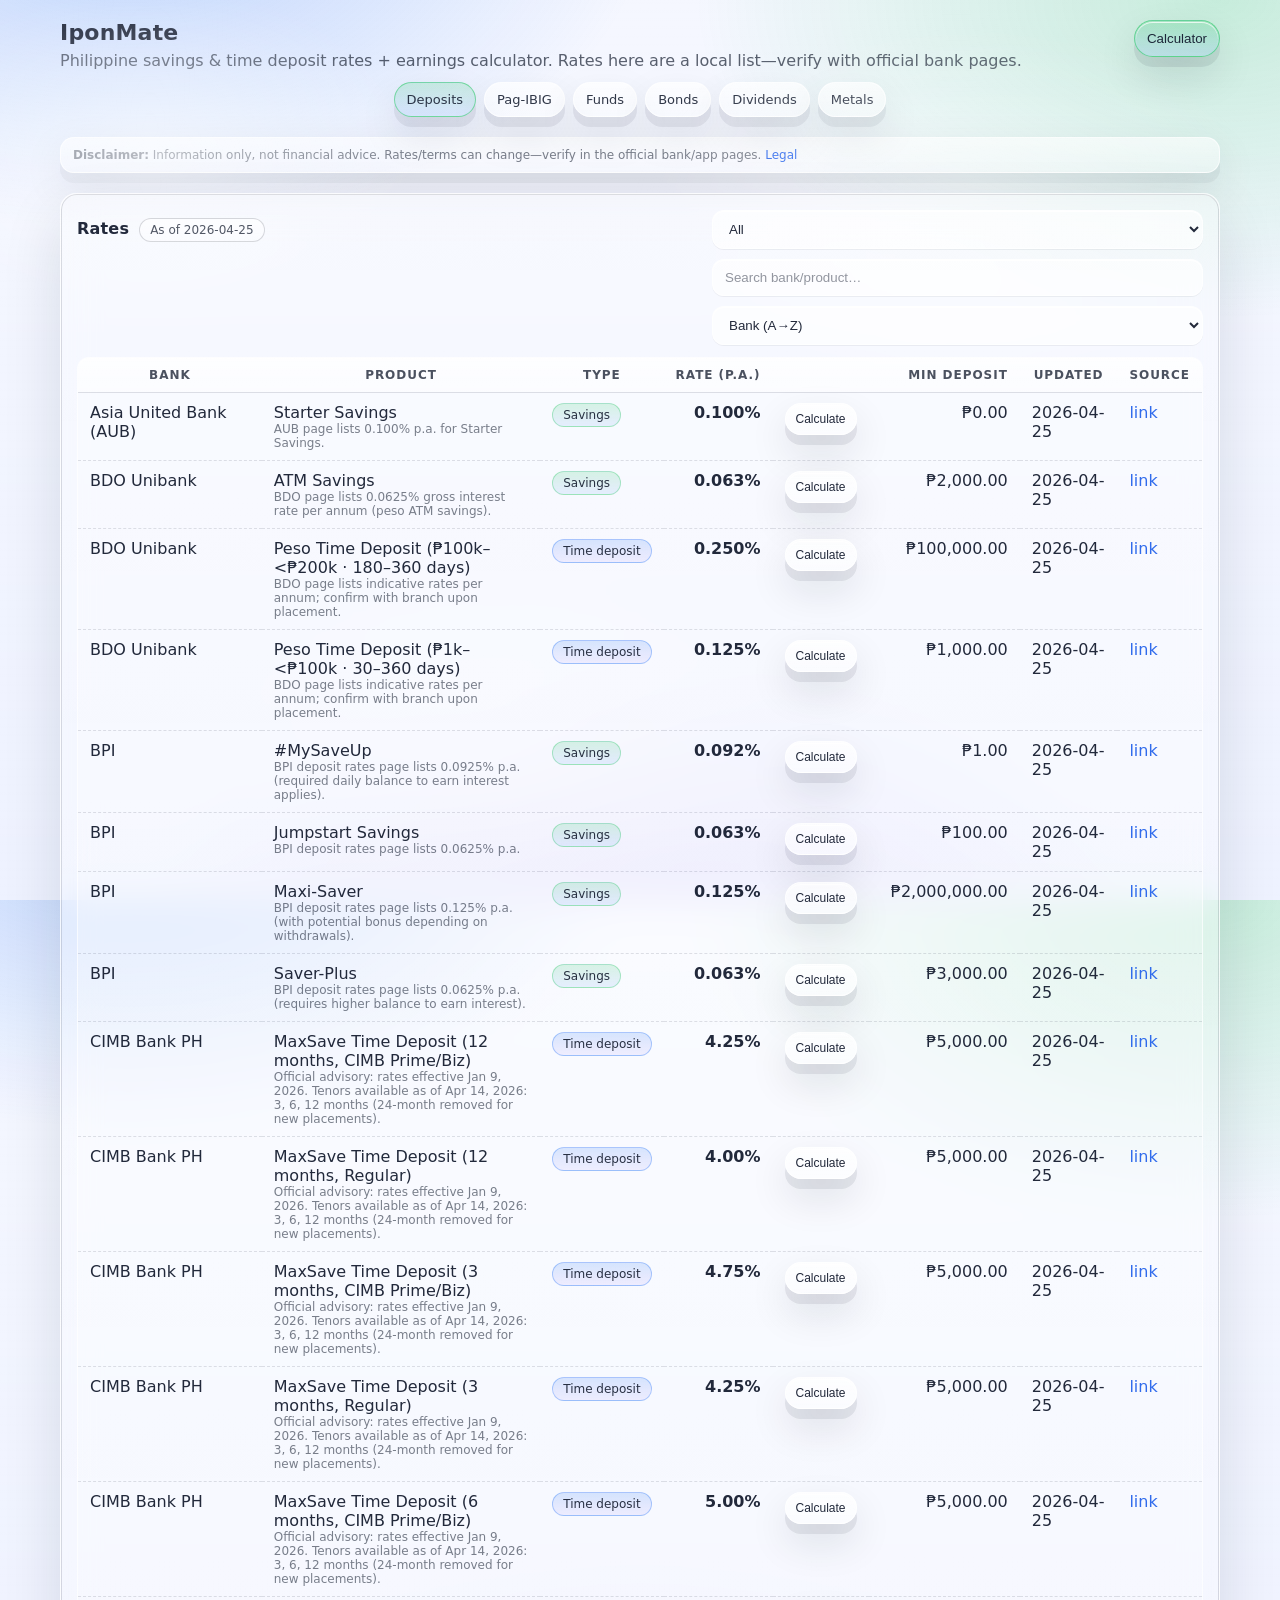
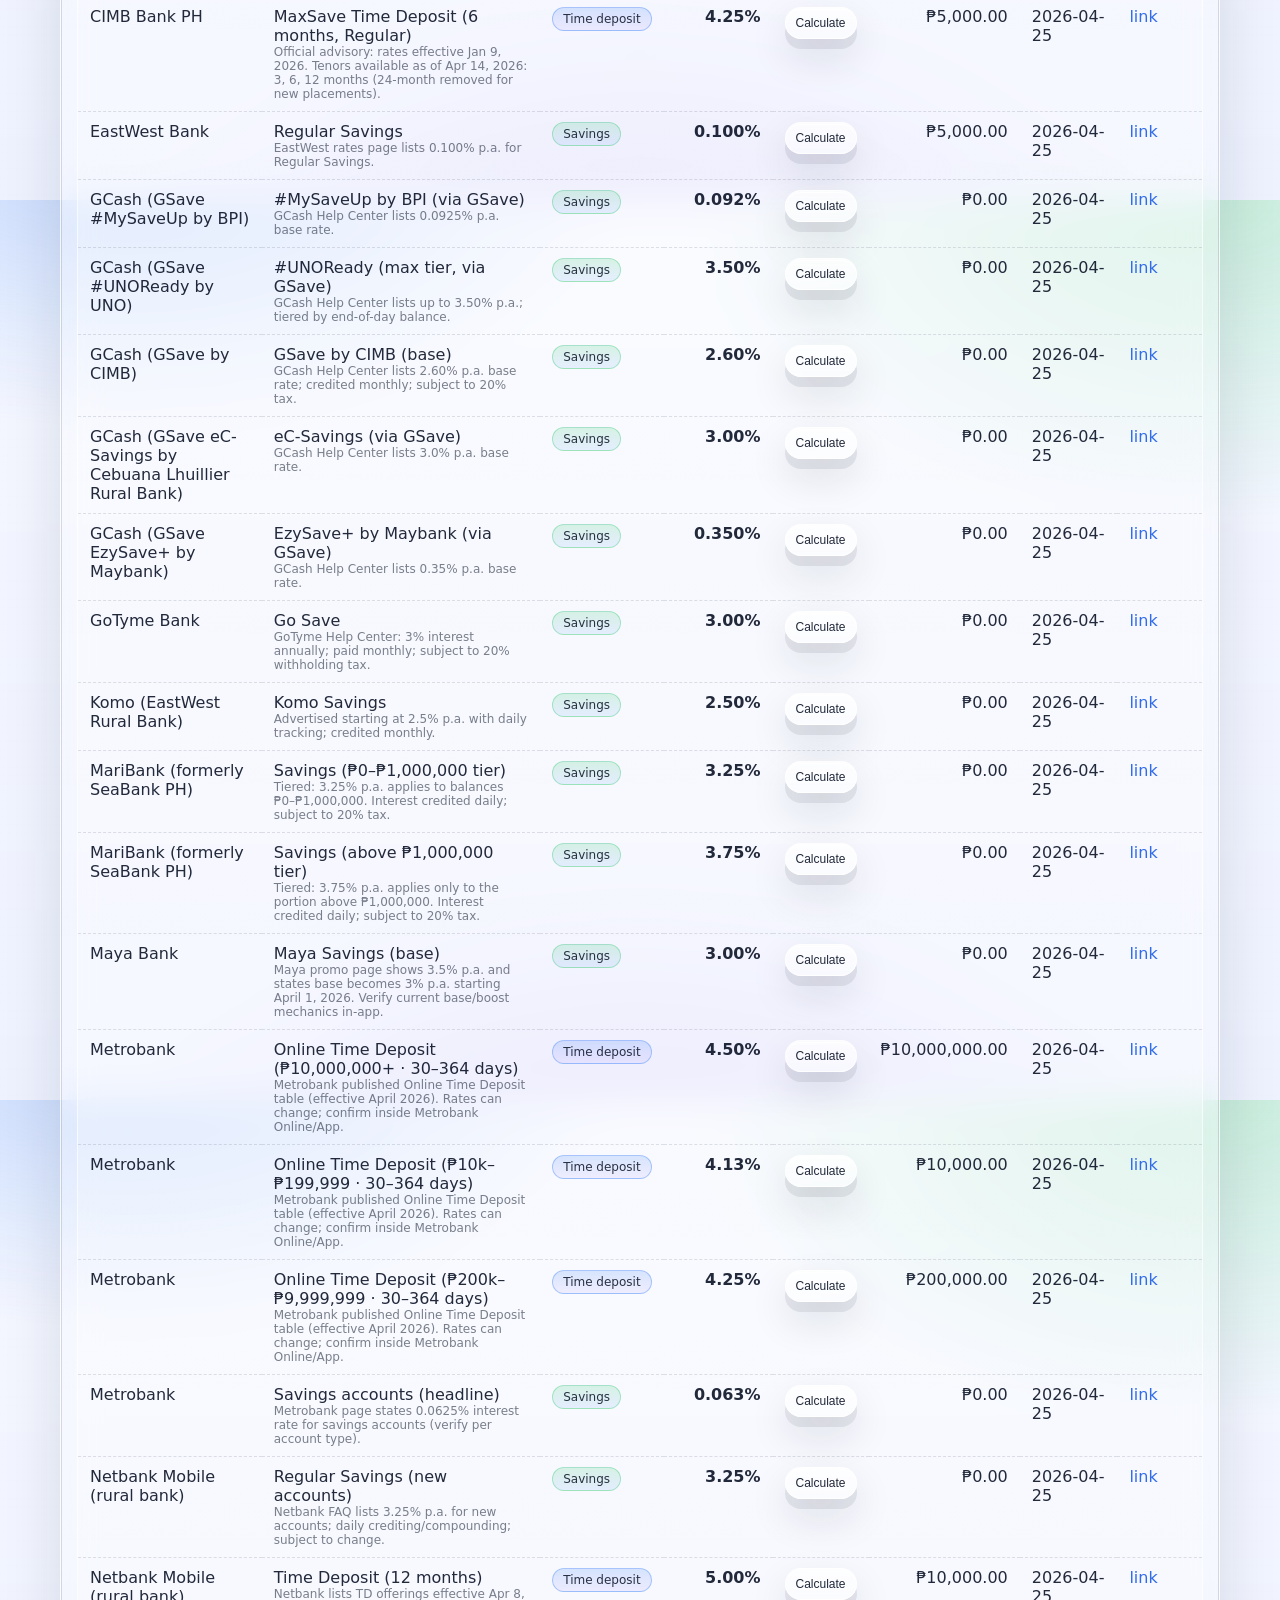
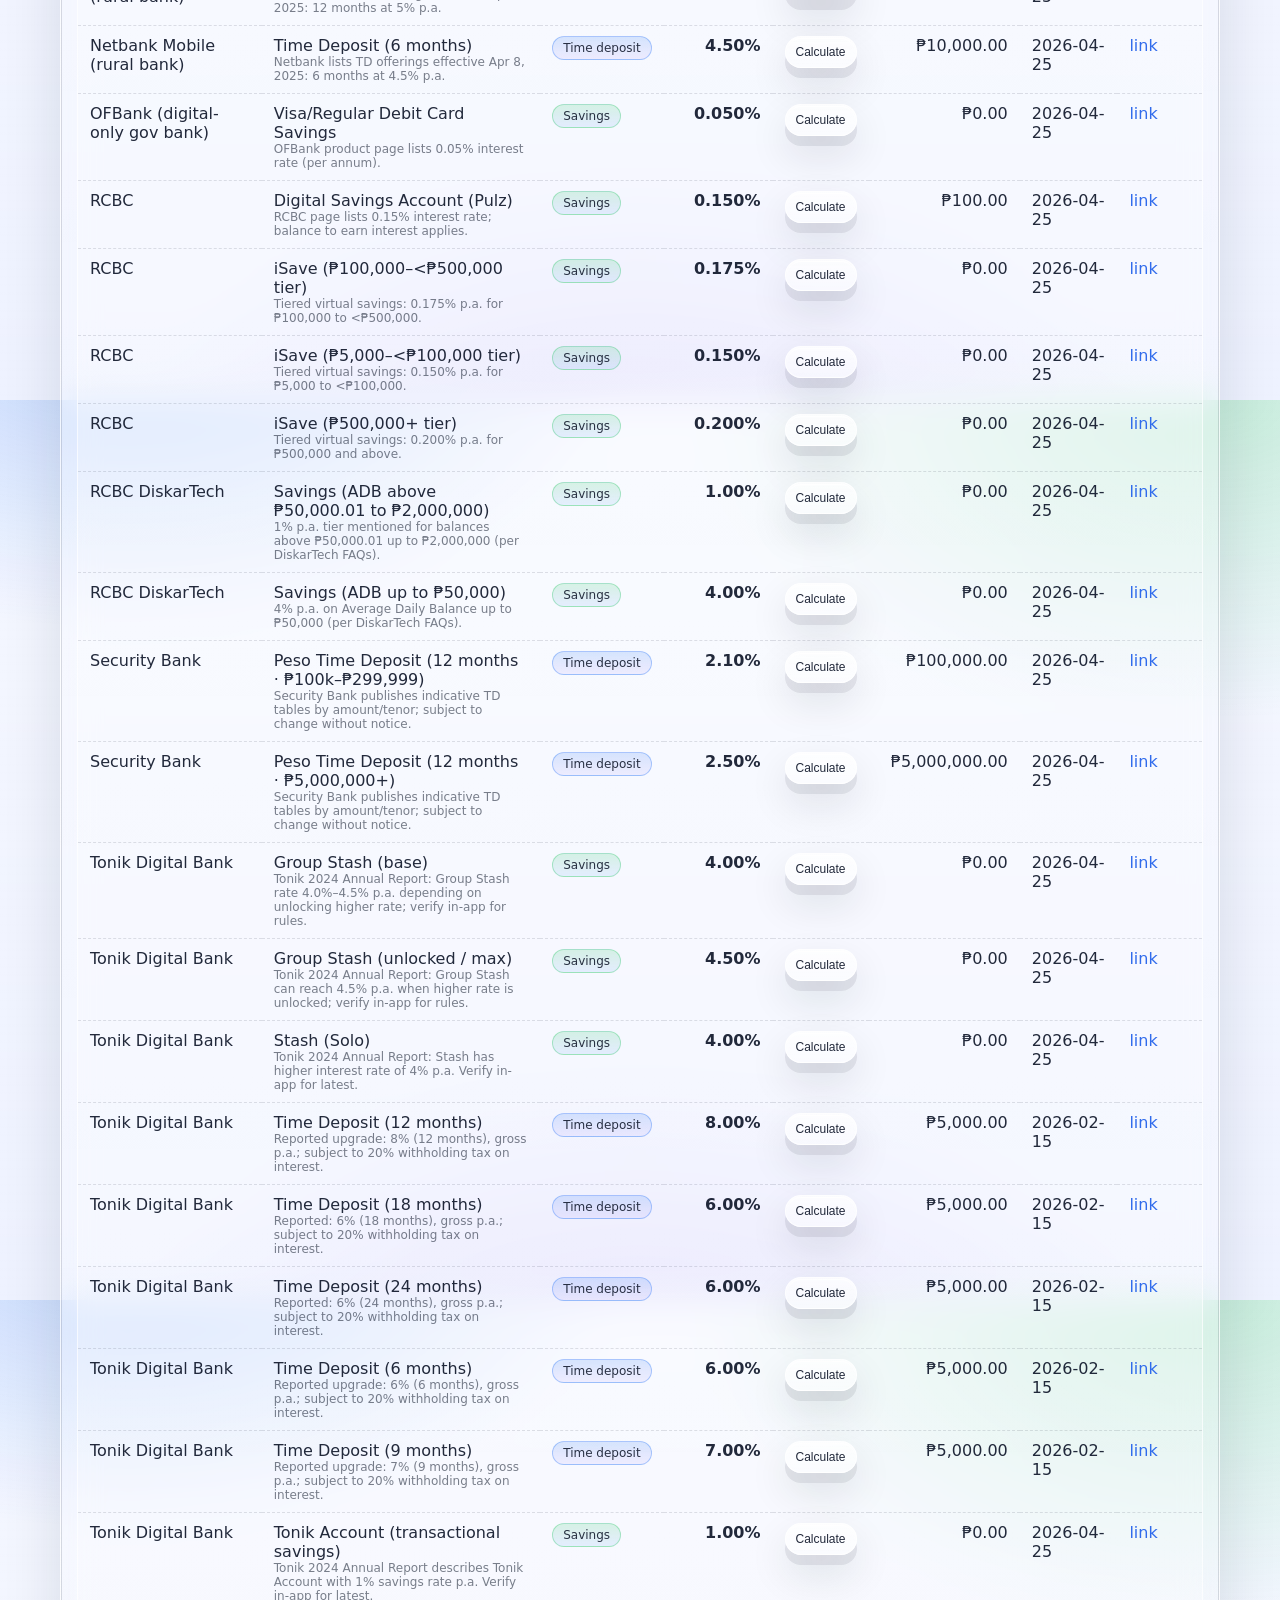
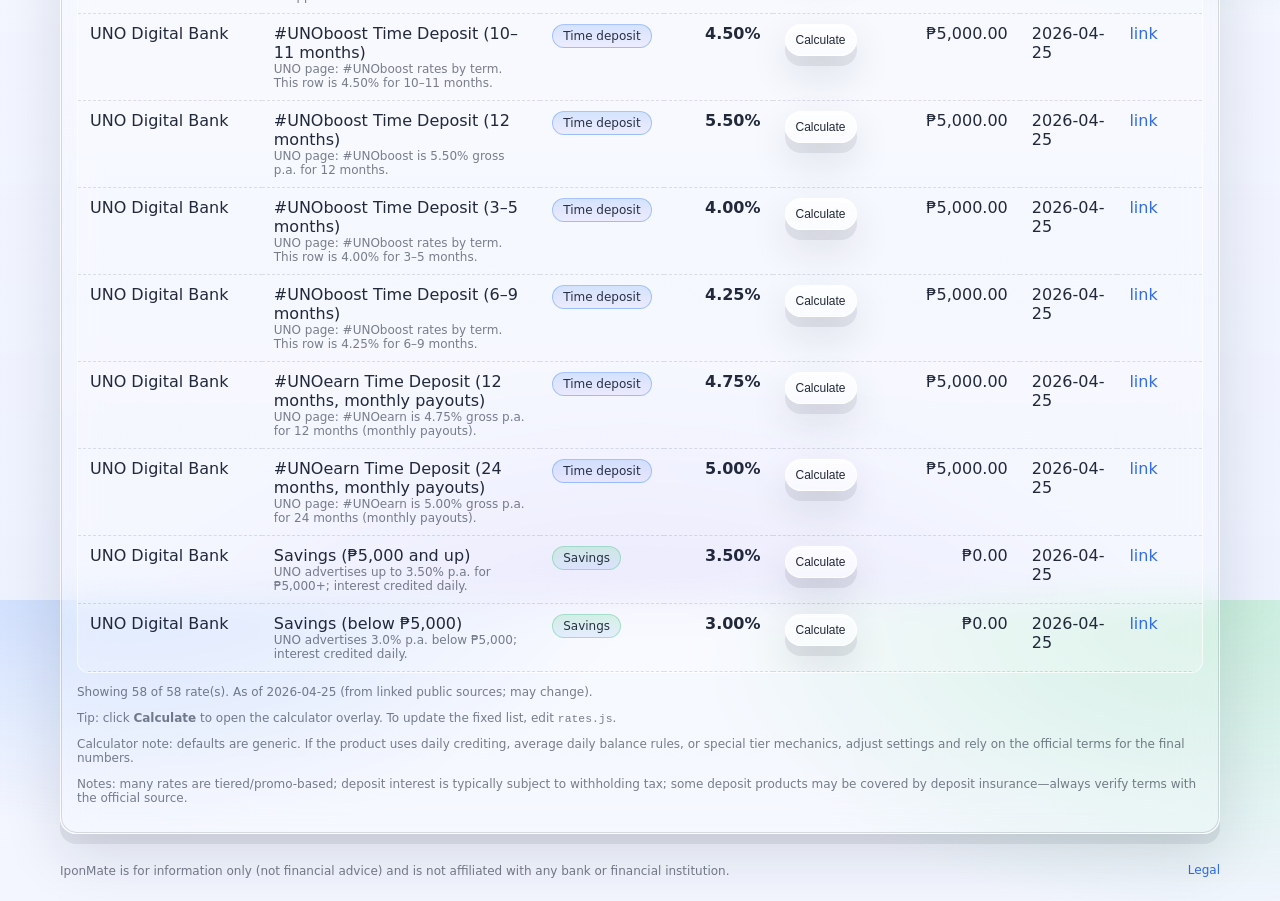
==== commit 4b005512: "Add files via upload" ====
--- a/index.html
+++ b/index.html
@@ -8,6 +8,13 @@
       name="description"
       content="List and compare Philippine savings and time deposit interest rates and estimate how much interest you can earn."
     />
+    <meta name="google-site-verification" content="tf8-q1LRWXW8qwPsbBO_5ykaE1w8B9Ft-739cRBVC8I" />
+    <meta name="google-adsense-account" content="ca-pub-1708262881645213" />
+    <script
+      async
+      src="https://pagead2.googlesyndication.com/pagead/js/adsbygoogle.js?client=ca-pub-1708262881645213"
+      crossorigin="anonymous"
+    ></script>
     <meta name="robots" content="index,follow" />
     <meta property="og:type" content="website" />
     <meta property="og:site_name" content="IponMate" />
@@ -54,11 +61,6 @@
     </div>
 
     <main class="shell main">
-      <aside class="adSlot adSlot--top" aria-label="Advertisement placeholder">
-        <div class="adSlot__label">Ad</div>
-        <div class="adSlot__box">Top banner (recommended: 728×90 desktop / 320×100 mobile)</div>
-      </aside>
-
       <div class="layout">
         <section class="card">
           <div class="card__head">
@@ -121,16 +123,7 @@
           </p>
         </section>
 
-        <aside class="adSlot adSlot--side" aria-label="Advertisement placeholder">
-          <div class="adSlot__label">Ad</div>
-          <div class="adSlot__box">Sidebar (recommended: 300×600)</div>
-        </aside>
       </div>
-
-      <aside class="adSlot adSlot--bottom" aria-label="Advertisement placeholder">
-        <div class="adSlot__label">Ad</div>
-        <div class="adSlot__box">Bottom banner (recommended: responsive)</div>
-      </aside>
     </main>
 
     <footer class="shell footer">
--- a/styles.css
+++ b/styles.css
@@ -422,44 +422,6 @@
   border-radius: 999px;
 }
 
-.adSlot {
-  border-radius: var(--radius);
-  border: 1px dashed rgba(15, 23, 42, 0.18);
-  background: linear-gradient(180deg, rgba(255, 255, 255, 0.42), rgba(255, 255, 255, 0.22));
-  box-shadow: inset 0 1px 0 rgba(255, 255, 255, 0.75);
-  padding: 12px;
-  position: relative;
-  overflow: hidden;
-}
-
-.adSlot__label {
-  position: absolute;
-  top: 10px;
-  left: 10px;
-  font-size: 11px;
-  letter-spacing: 0.08em;
-  text-transform: uppercase;
-  color: rgba(15, 23, 42, 0.55);
-  background: rgba(255, 255, 255, 0.6);
-  border: 1px solid rgba(255, 255, 255, 0.75);
-  border-radius: 999px;
-  padding: 2px 8px;
-}
-
-.adSlot__box {
-  min-height: 90px;
-  display: grid;
-  place-items: center;
-  color: rgba(15, 23, 42, 0.6);
-  font-size: 13px;
-  padding: 18px 10px 10px;
-  text-align: center;
-}
-
-.adSlot--side .adSlot__box {
-  min-height: 320px;
-}
-
 .grid {
   display: grid;
   grid-template-columns: repeat(2, minmax(0, 1fr));
@@ -802,10 +764,6 @@
 
 @media (min-width: 1400px) {
   .layout {
-    grid-template-columns: 1fr 320px;
-  }
-  .adSlot--side {
-    position: sticky;
-    top: 18px;
-  }
-}
+    grid-template-columns: 1fr;
+  }
+}
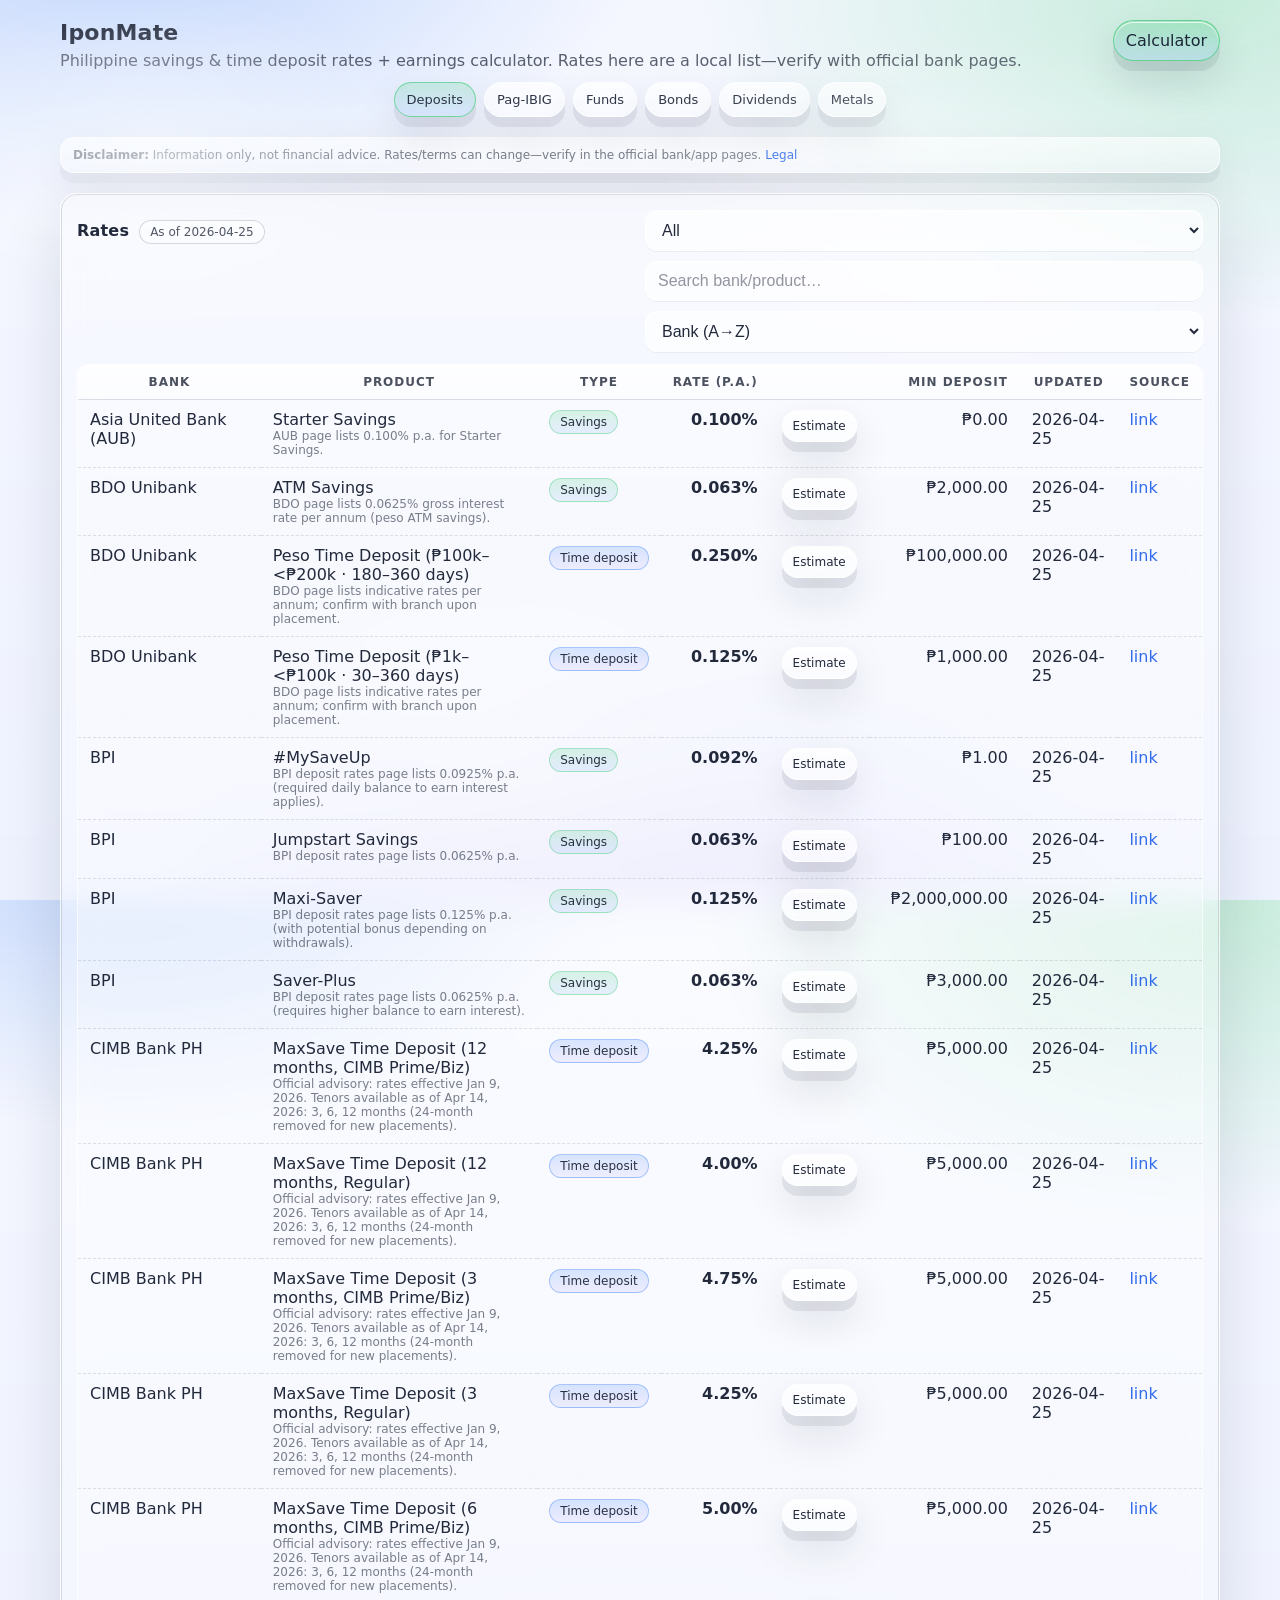
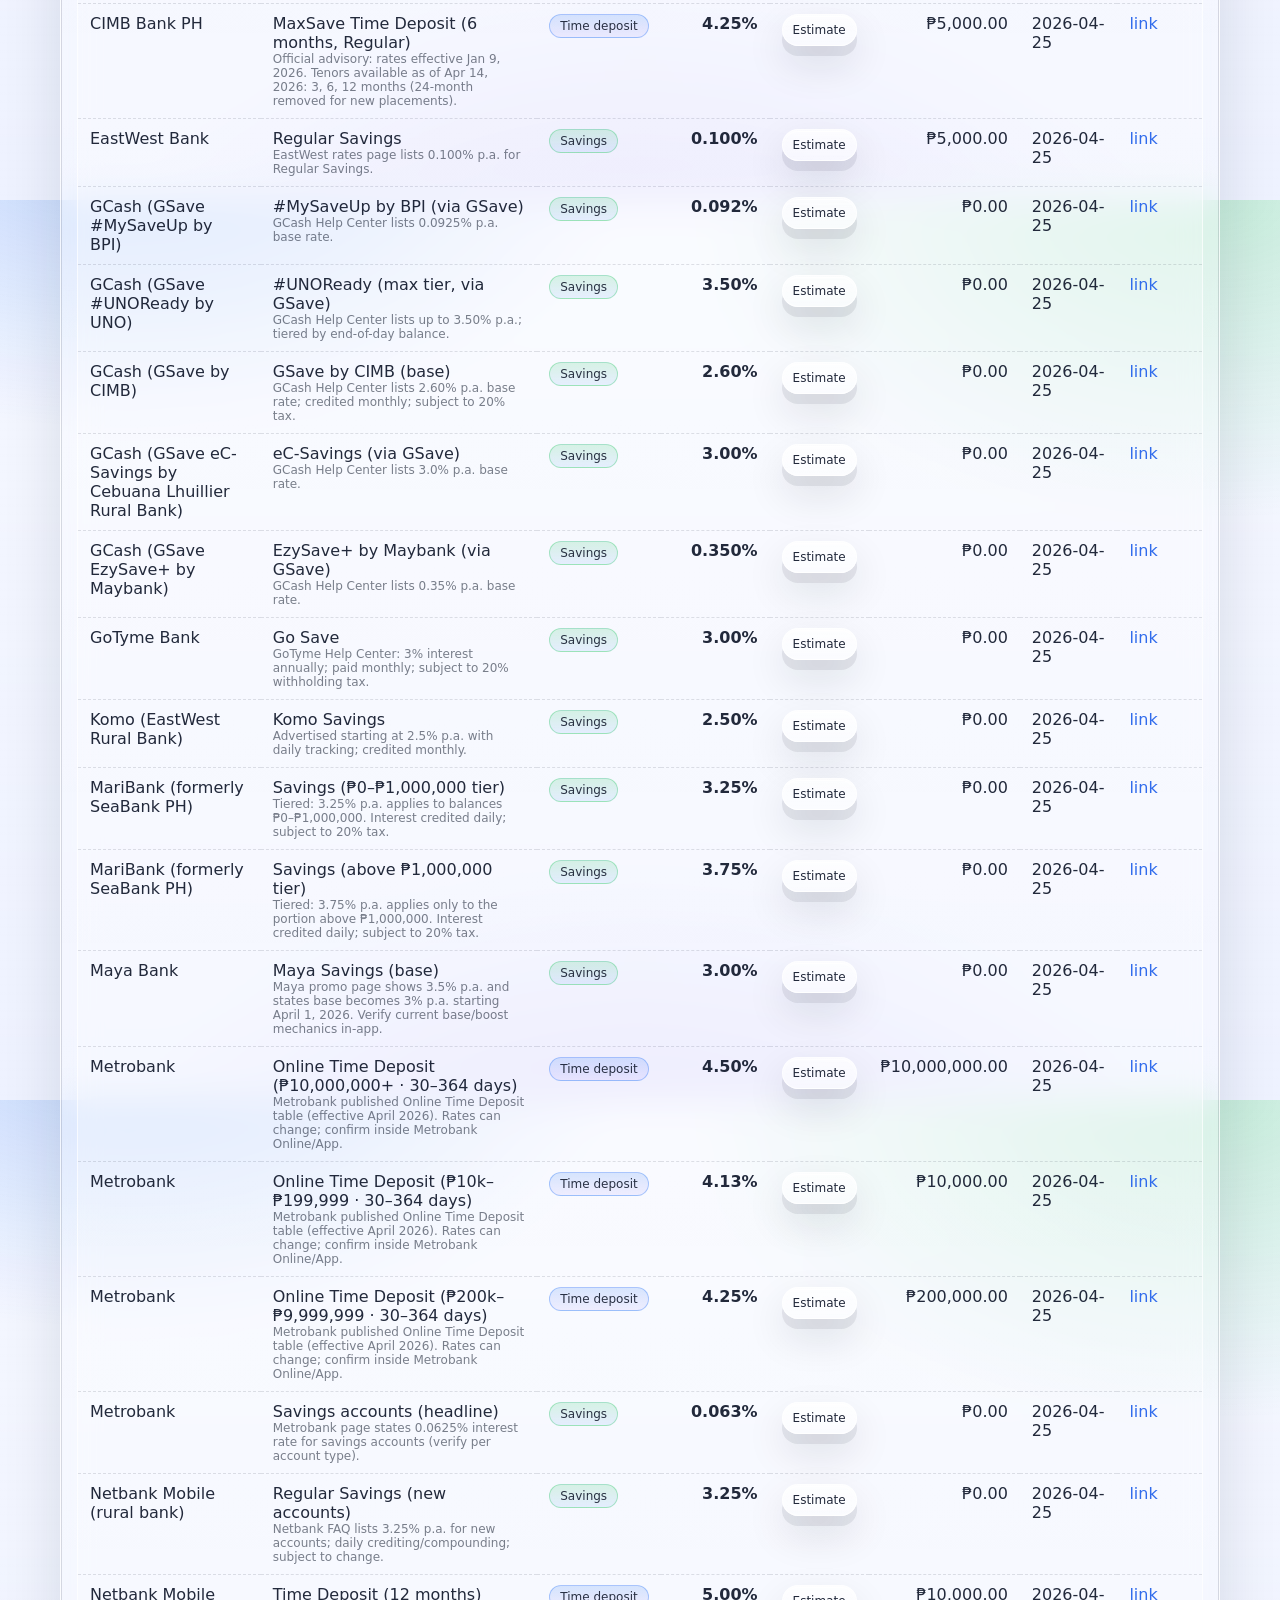
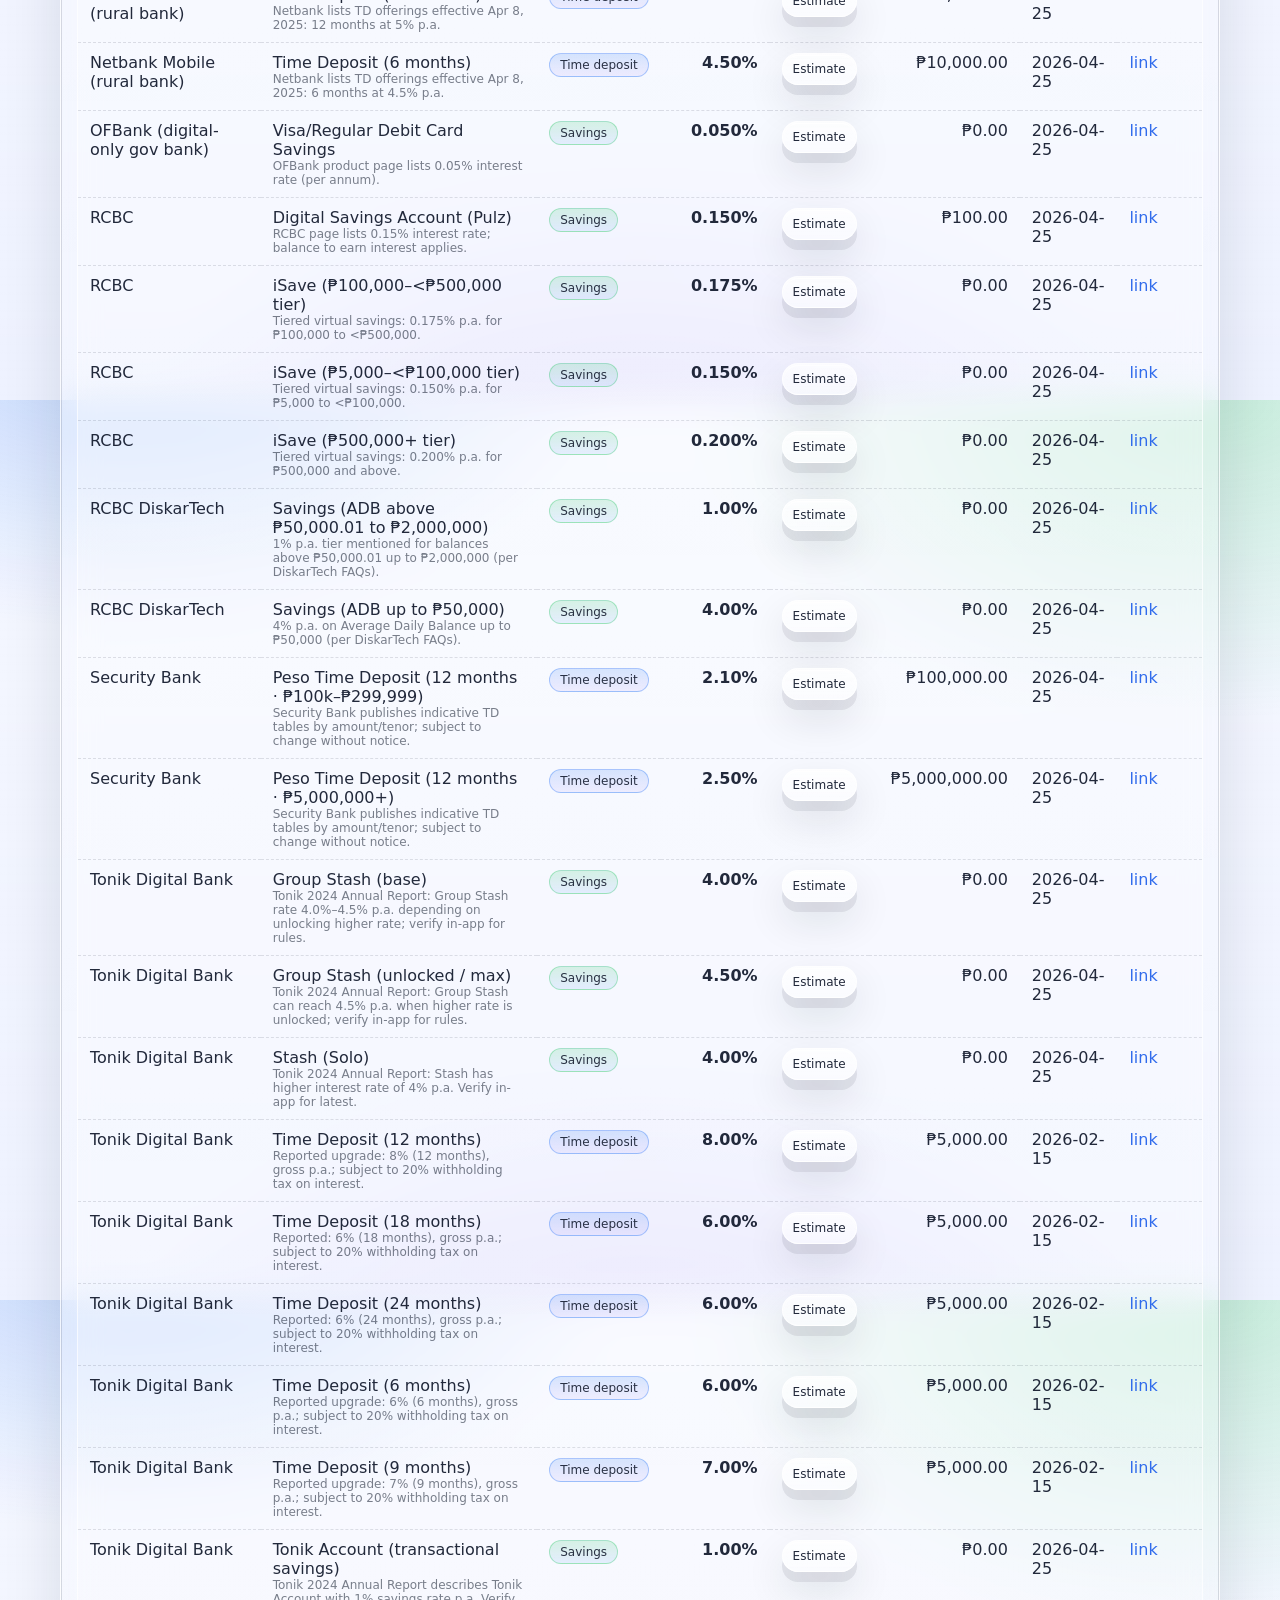
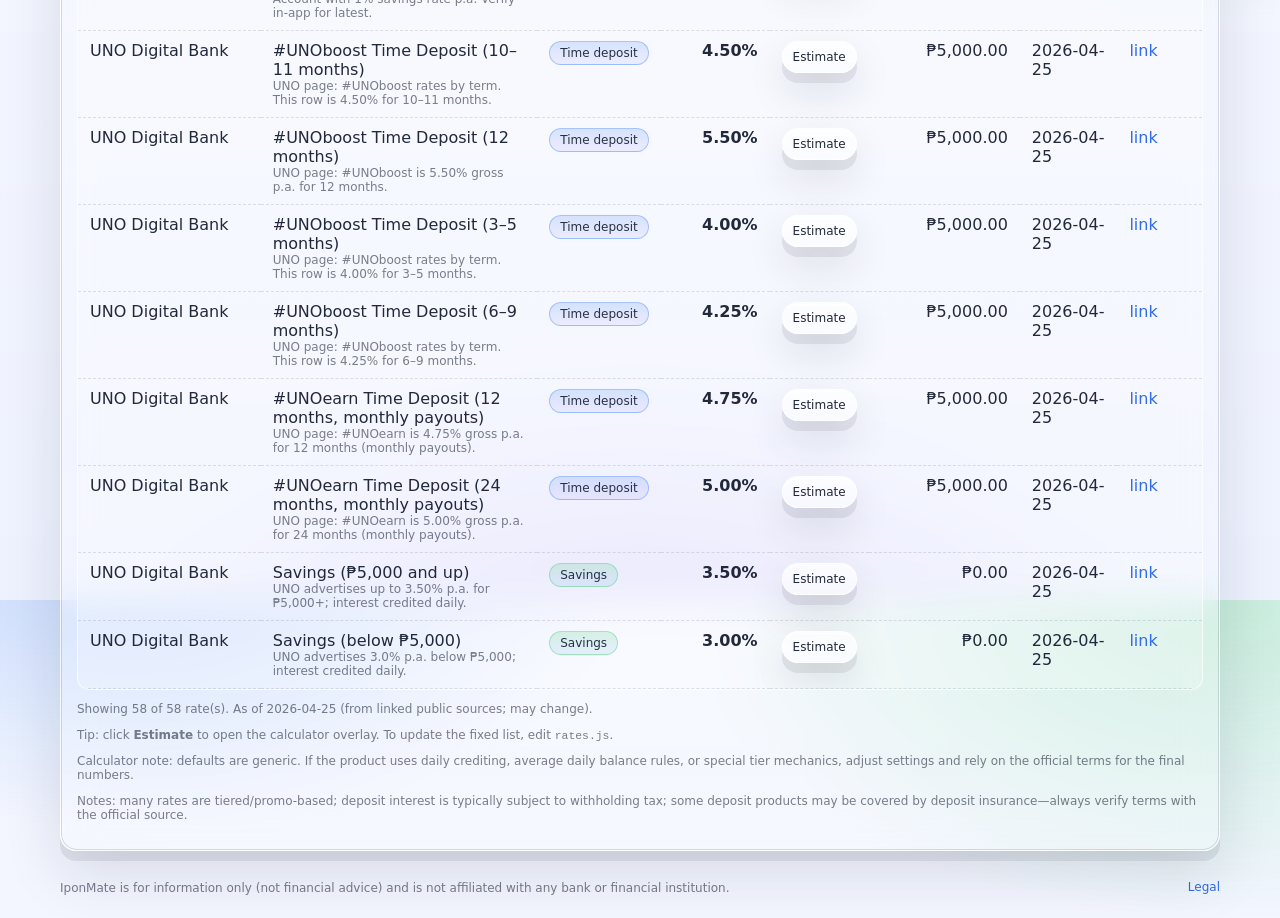
==== commit 2569123c: "Add files via upload" ====
--- a/index.html
+++ b/index.html
@@ -74,12 +74,14 @@
                 <option value="savings">Savings</option>
                 <option value="time_deposit">Time deposit</option>
               </select>
+              <label class="srOnly" for="searchInput">Search rates</label>
               <input
                 id="searchInput"
                 class="input"
                 type="search"
                 placeholder="Search bank/product…"
                 autocomplete="off"
+                aria-label="Search bank or product"
               />
               <select id="sortSelect" class="select" aria-label="Sort rates">
                 <option value="bank_asc">Bank (A→Z)</option>
@@ -112,7 +114,7 @@
 
           <p class="muted tiny" id="ratesMeta"></p>
           <p class="muted tiny">
-            Tip: click <strong>Calculate</strong> to open the calculator overlay. To update the fixed list, edit <code>rates.js</code>.
+            Tip: click <strong>Estimate</strong> to open the calculator overlay. To update the fixed list, edit <code>rates.js</code>.
           </p>
           <p class="muted tiny">
             Calculator note: defaults are generic. If the product uses daily crediting, average daily balance rules, or
--- a/styles.css
+++ b/styles.css
@@ -30,6 +30,18 @@
   height: 100%;
 }
 
+.srOnly {
+  position: absolute;
+  width: 1px;
+  height: 1px;
+  padding: 0;
+  margin: -1px;
+  overflow: hidden;
+  clip: rect(0, 0, 0, 0);
+  white-space: nowrap;
+  border: 0;
+}
+
 body {
   margin: 0;
   font-family: var(--sans);
@@ -261,6 +273,7 @@
   border: 1px solid rgba(255, 255, 255, 0.65);
   background: rgba(255, 255, 255, 0.62);
   color: var(--text);
+  font-size: 16px;
   padding: 10px 12px;
   outline: none;
   box-shadow: inset 0 1px 0 rgba(255, 255, 255, 0.85), 0 1px 0 rgba(15, 23, 42, 0.06);
@@ -282,6 +295,7 @@
 .iconBtn:focus-visible,
 .link:focus-visible,
 .nav__link:focus-visible,
+.segmented__btn:focus-visible,
 .input:focus-visible,
 .select:focus-visible,
 .textarea:focus-visible {
@@ -291,18 +305,24 @@
 
 .textarea {
   font-family: var(--mono);
-  font-size: 12px;
+  font-size: 16px;
   line-height: 1.35;
   resize: vertical;
 }
 
 .btn {
+  display: inline-flex;
+  align-items: center;
+  justify-content: center;
+  gap: 8px;
   border-radius: 999px;
   border: 1px solid rgba(255, 255, 255, 0.72);
   background: linear-gradient(180deg, rgba(255, 255, 255, 0.78), rgba(255, 255, 255, 0.46));
   color: var(--text);
   padding: 10px 12px;
   cursor: pointer;
+  font: inherit;
+  text-decoration: none;
   transition: transform 120ms ease, background 120ms ease, border-color 120ms ease, box-shadow 120ms ease;
   user-select: none;
   box-shadow: 0 10px 0 rgba(15, 23, 42, 0.08), 0 18px 40px rgba(15, 23, 42, 0.12);
@@ -485,6 +505,21 @@
   box-shadow: inset 0 1px 0 rgba(255, 255, 255, 0.75);
 }
 
+.emptyState {
+  padding: 18px 12px;
+  text-align: center;
+}
+
+.emptyState strong {
+  display: block;
+  margin-bottom: 6px;
+}
+
+.emptyState .actions {
+  justify-content: center;
+  margin-top: 10px;
+}
+
 .results__grid {
   display: grid;
   grid-template-columns: repeat(2, minmax(0, 1fr));
@@ -597,7 +632,7 @@
 }
 
 .segmented__btn--active,
-.segmented__btn[aria-selected="true"] {
+.segmented__btn[aria-pressed="true"] {
   border-color: rgba(34, 197, 94, 0.36);
   background: linear-gradient(180deg, rgba(34, 197, 94, 0.18), rgba(59, 130, 246, 0.12));
   box-shadow: 0 10px 0 rgba(15, 23, 42, 0.06);
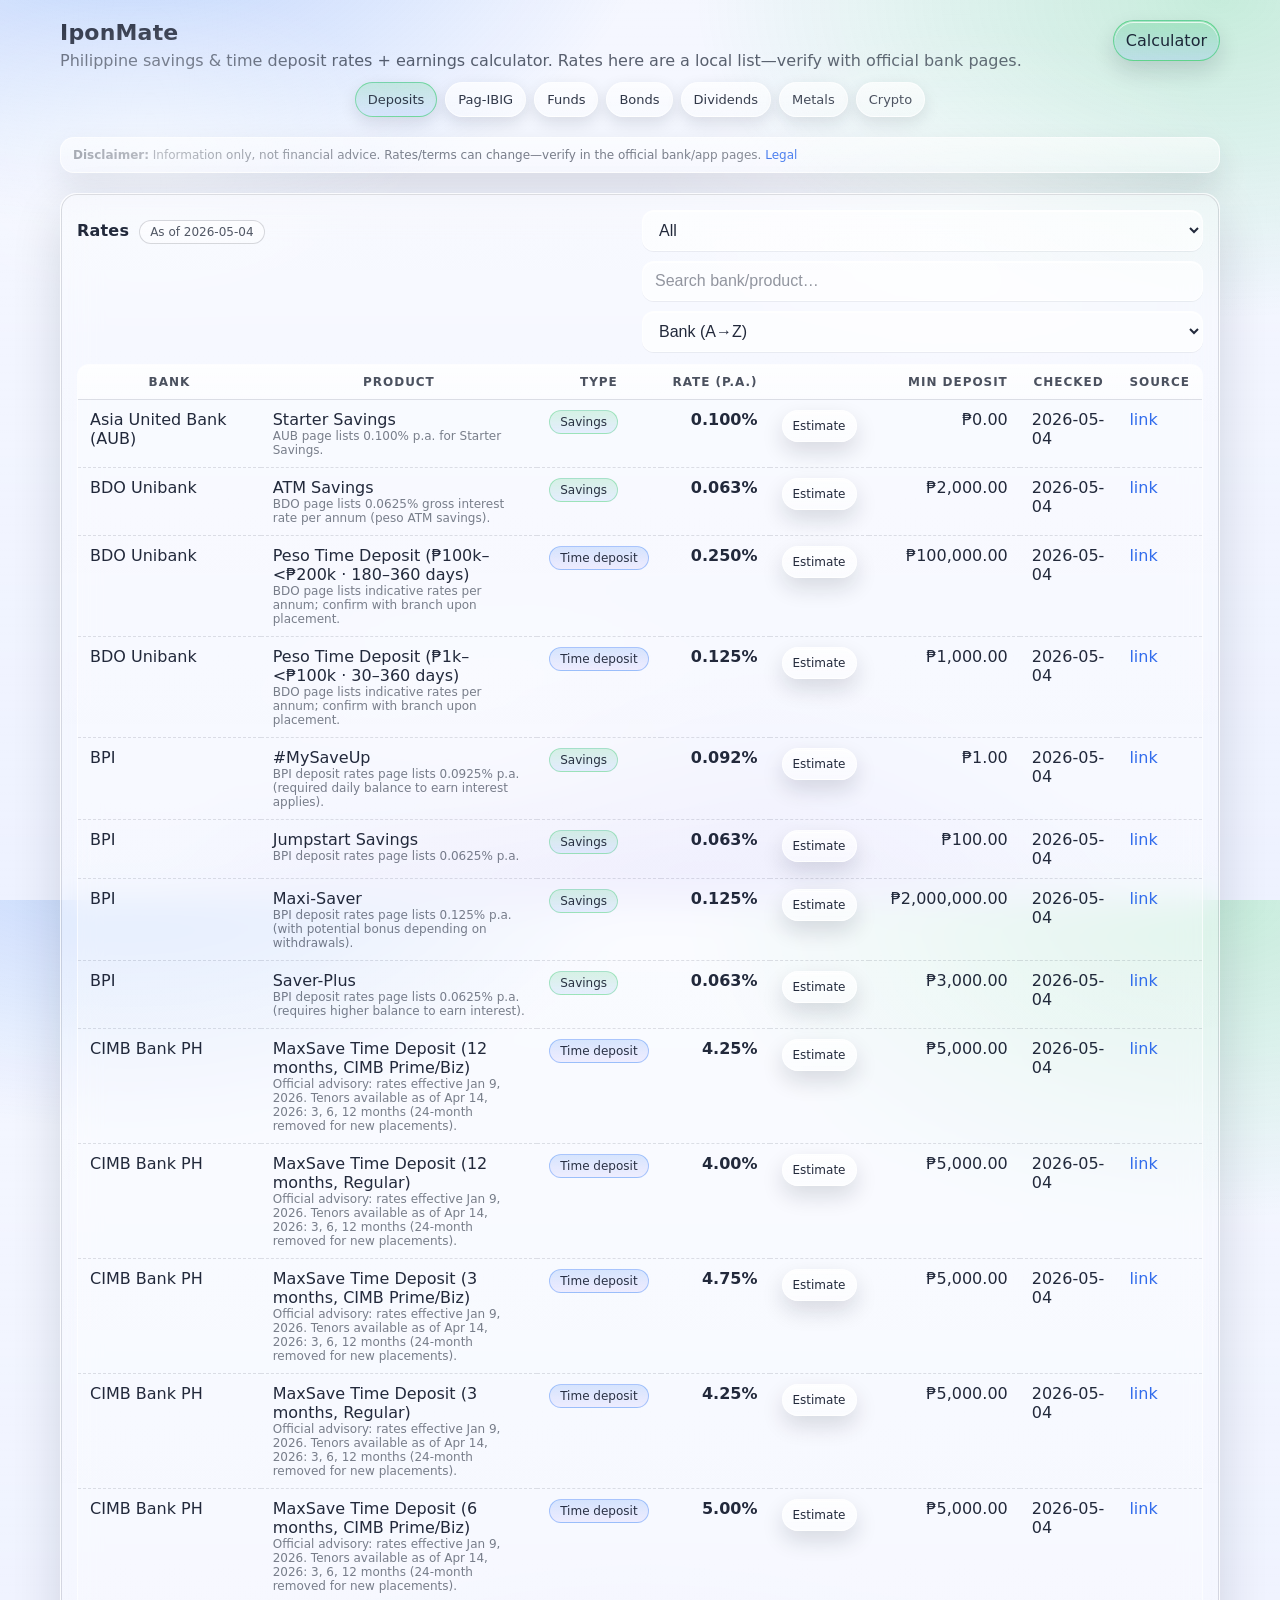
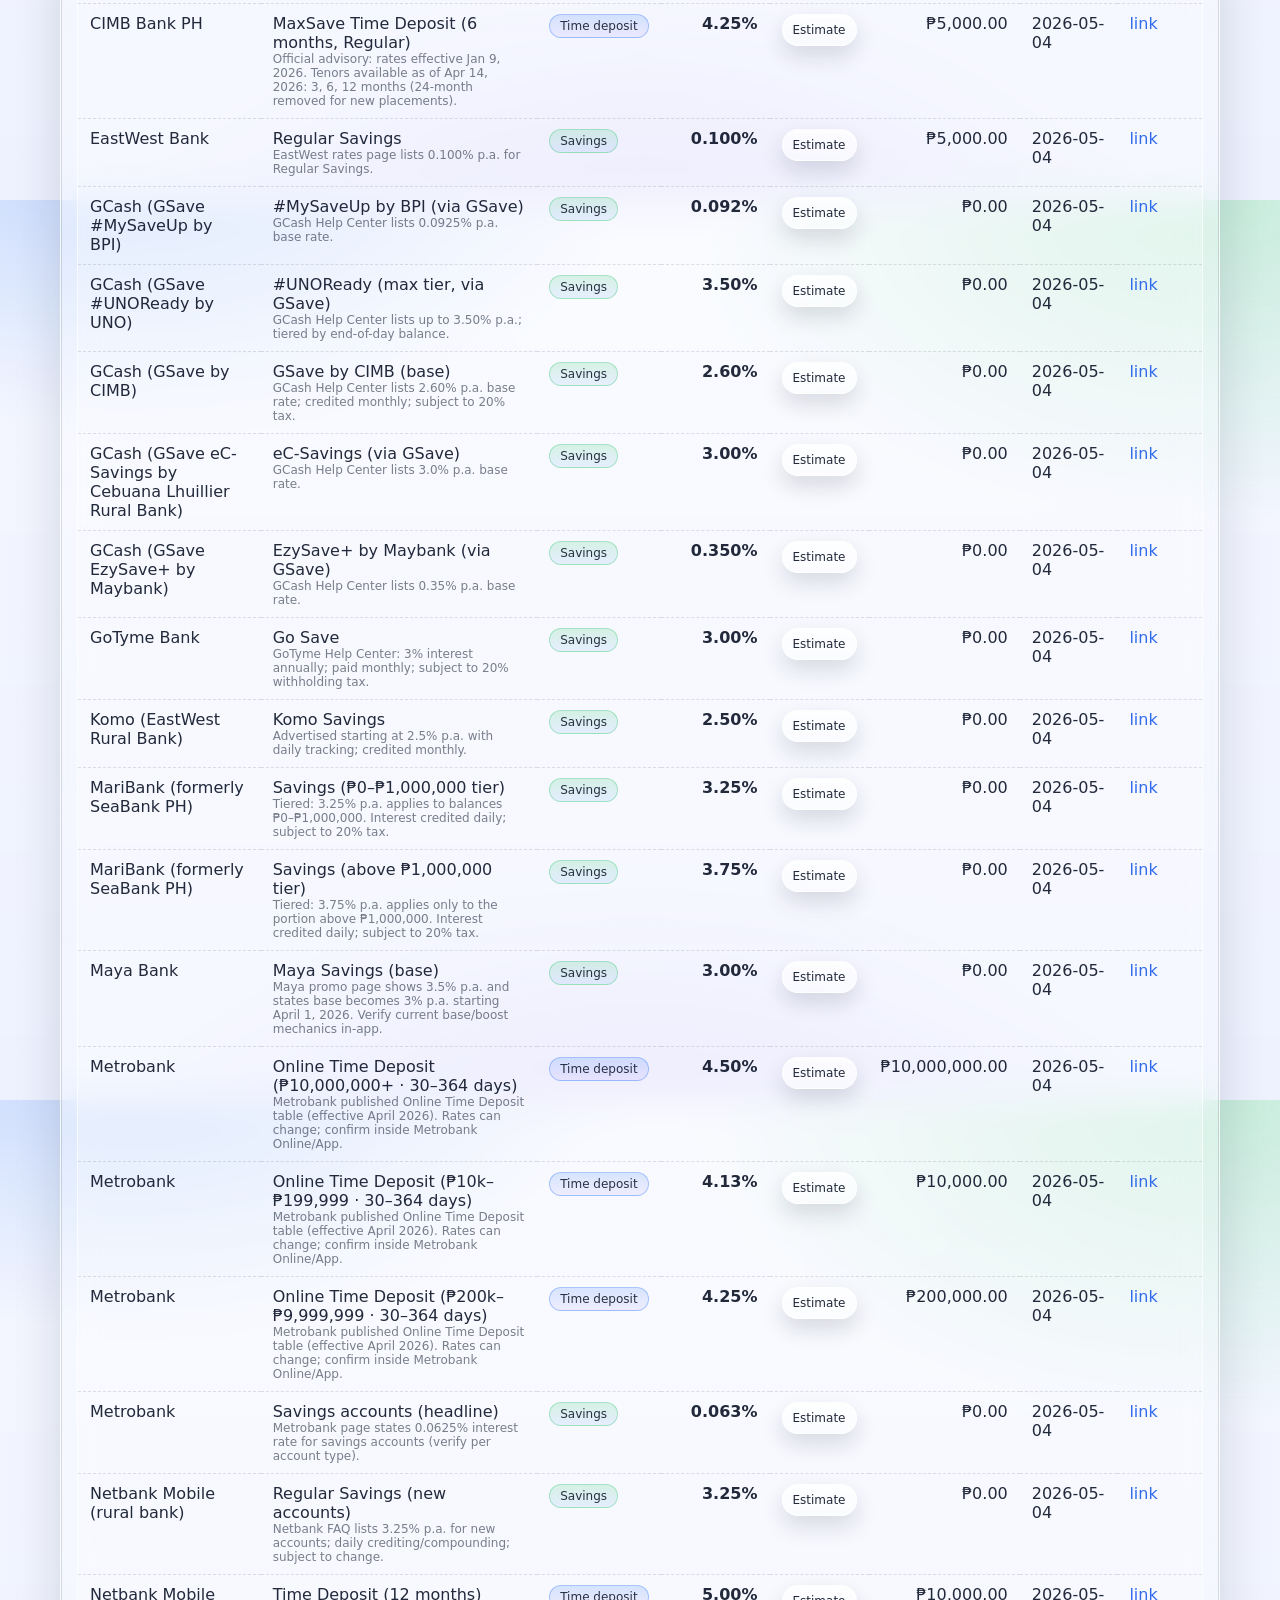
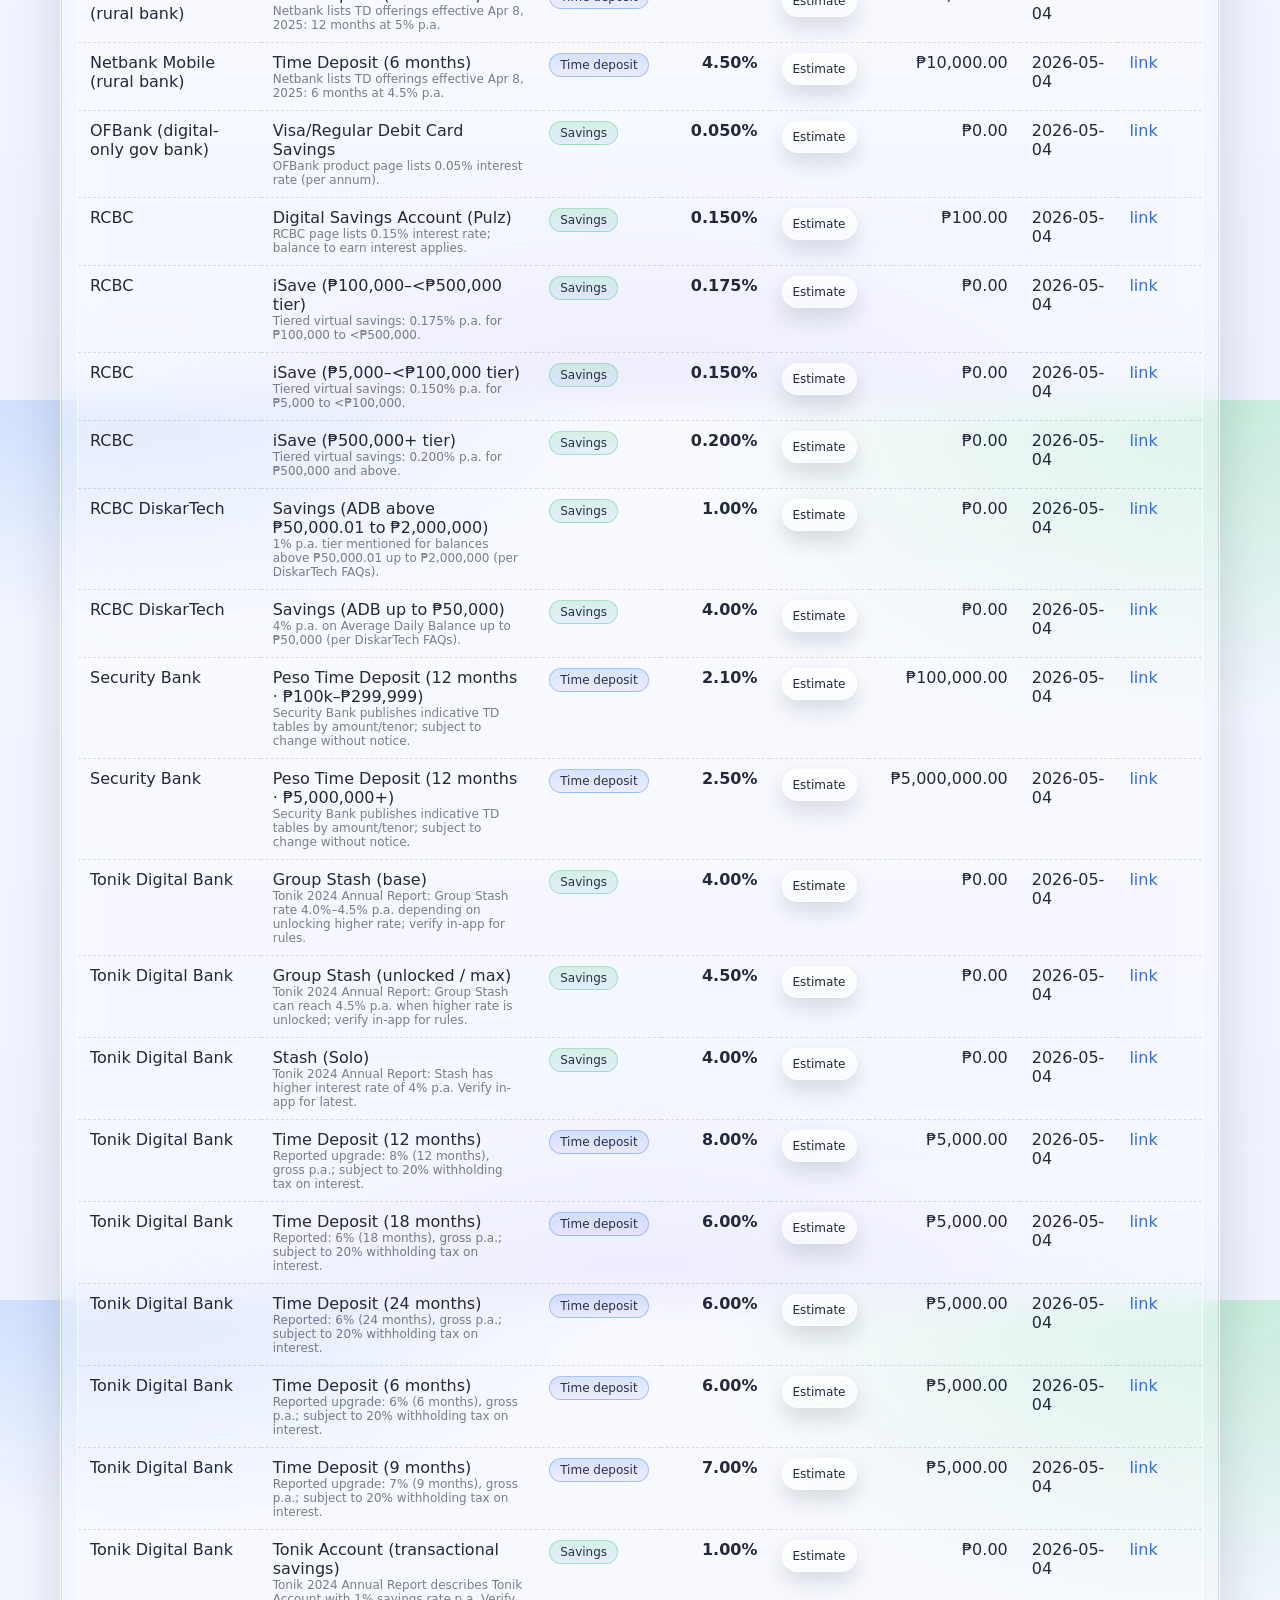
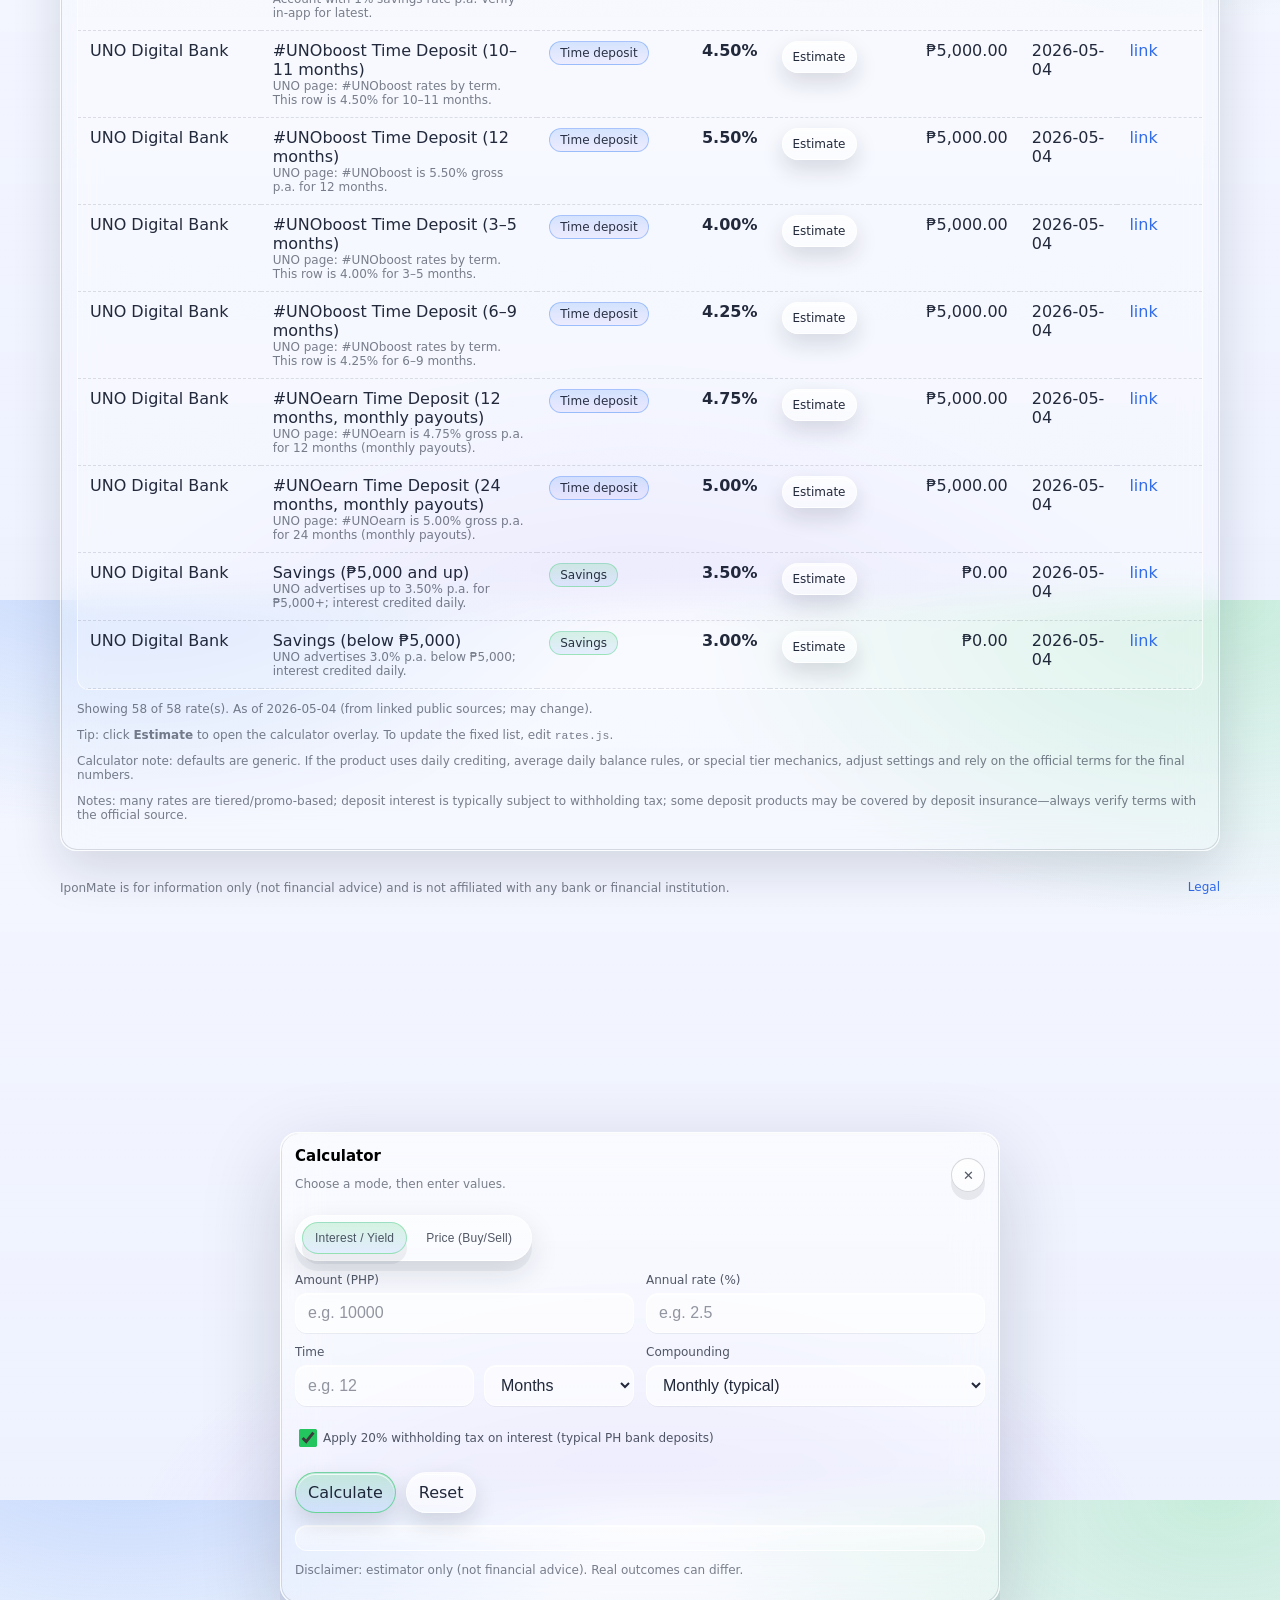
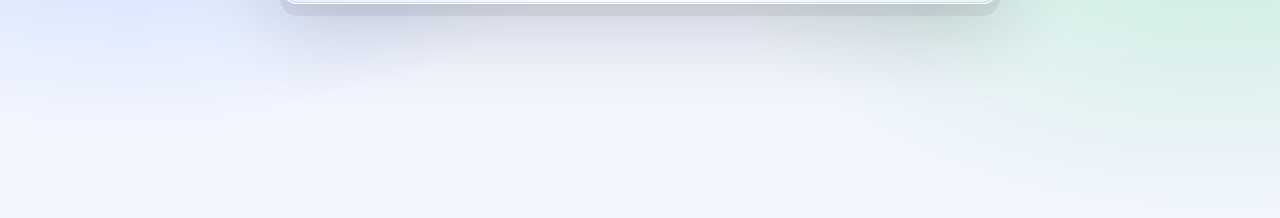
==== commit b9ca0728: "Add files via upload" ====
--- a/index.html
+++ b/index.html
@@ -47,6 +47,7 @@
         <a class="nav__link" href="./bonds.html">Bonds</a>
         <a class="nav__link" href="./dividends.html">Dividends</a>
         <a class="nav__link" href="./metals.html">Metals</a>
+        <a class="nav__link" href="./crypto.html">Crypto</a>
       </nav>
       <div class="header__actions">
         <button id="openCalcBtn" class="btn btn--primary" type="button" data-open-calc="interest">Calculator</button>
@@ -88,8 +89,8 @@
                 <option value="bank_desc">Bank (Z→A)</option>
                 <option value="rate_desc">Rate (High→Low)</option>
                 <option value="rate_asc">Rate (Low→High)</option>
-                <option value="updated_desc">Updated (Newest)</option>
-                <option value="updated_asc">Updated (Oldest)</option>
+                <option value="updated_desc">Checked (Newest)</option>
+                <option value="updated_asc">Checked (Oldest)</option>
               </select>
             </div>
           </div>
@@ -104,7 +105,7 @@
                   <th class="num">Rate (p.a.)</th>
                   <th class="action" aria-label="Calculator"></th>
                   <th class="num">Min Deposit</th>
-                  <th>Updated</th>
+                  <th>Checked</th>
                   <th>Source</th>
                 </tr>
               </thead>
--- a/styles.css
+++ b/styles.css
@@ -30,6 +30,11 @@
   height: 100%;
 }
 
+html {
+  -webkit-text-size-adjust: 100%;
+  text-size-adjust: 100%;
+}
+
 .srOnly {
   position: absolute;
   width: 1px;
@@ -108,6 +113,7 @@
 .nav__link {
   display: inline-flex;
   align-items: center;
+  justify-content: center;
   border-radius: 999px;
   padding: 9px 12px;
   border: 1px solid rgba(255, 255, 255, 0.72);
@@ -115,19 +121,20 @@
   color: rgba(15, 23, 42, 0.86);
   text-decoration: none;
   font-size: 13px;
-  box-shadow: 0 10px 0 rgba(15, 23, 42, 0.07), 0 18px 40px rgba(15, 23, 42, 0.1);
-  transition: transform 120ms ease, background 120ms ease, border-color 120ms ease, box-shadow 120ms ease;
+  box-shadow: 0 6px 16px rgba(15, 23, 42, 0.12);
+  transition: background 120ms ease, border-color 120ms ease, box-shadow 120ms ease;
+  touch-action: manipulation;
+  -webkit-tap-highlight-color: transparent;
 }
 
 .nav__link:hover {
-  transform: translateY(-1px);
   border-color: rgba(255, 255, 255, 0.92);
   background: linear-gradient(180deg, rgba(255, 255, 255, 0.82), rgba(255, 255, 255, 0.44));
+  box-shadow: 0 10px 22px rgba(15, 23, 42, 0.14);
 }
 
 .nav__link:active {
-  transform: translateY(4px);
-  box-shadow: 0 6px 0 rgba(15, 23, 42, 0.07), 0 14px 28px rgba(15, 23, 42, 0.1);
+  box-shadow: 0 6px 16px rgba(15, 23, 42, 0.12);
 }
 
 .nav__link--active {
@@ -163,7 +170,7 @@
   background: linear-gradient(180deg, var(--card), var(--card2));
   border: 1px solid var(--border);
   border-radius: var(--radius);
-  box-shadow: var(--shadow), var(--shadow-pop);
+  box-shadow: 0 18px 50px rgba(15, 23, 42, 0.14);
   padding: 16px;
   position: relative;
   overflow: hidden;
@@ -323,10 +330,12 @@
   cursor: pointer;
   font: inherit;
   text-decoration: none;
-  transition: transform 120ms ease, background 120ms ease, border-color 120ms ease, box-shadow 120ms ease;
+  transition: background 120ms ease, border-color 120ms ease, box-shadow 120ms ease;
   user-select: none;
-  box-shadow: 0 10px 0 rgba(15, 23, 42, 0.08), 0 18px 40px rgba(15, 23, 42, 0.12);
+  box-shadow: 0 10px 22px rgba(15, 23, 42, 0.14);
   position: relative;
+  touch-action: manipulation;
+  -webkit-tap-highlight-color: transparent;
 }
 
 .btn::before {
@@ -340,14 +349,13 @@
 }
 
 .btn:hover {
-  transform: translateY(-1px);
   border-color: rgba(255, 255, 255, 0.9);
   background: linear-gradient(180deg, rgba(255, 255, 255, 0.86), rgba(255, 255, 255, 0.52));
+  box-shadow: 0 14px 30px rgba(15, 23, 42, 0.16);
 }
 
 .btn:active {
-  transform: translateY(4px);
-  box-shadow: 0 6px 0 rgba(15, 23, 42, 0.08), 0 14px 28px rgba(15, 23, 42, 0.12);
+  box-shadow: 0 10px 22px rgba(15, 23, 42, 0.14);
 }
 
 .btn--primary {
@@ -557,19 +565,24 @@
   border: none;
   padding: 0;
   background: transparent;
+  width: 100vw;
+  height: 100vh;
+  max-width: none;
+  max-height: none;
+  margin: 0;
+  display: flex;
+  align-items: center;
+  justify-content: center;
 }
 
 .dialog::backdrop {
-  background:
-    radial-gradient(700px 420px at 20% 20%, rgba(59, 130, 246, 0.14), rgba(0, 0, 0, 0) 60%),
-    radial-gradient(700px 420px at 80% 30%, rgba(34, 197, 94, 0.12), rgba(0, 0, 0, 0) 60%),
-    rgba(15, 23, 42, 0.25);
-  backdrop-filter: blur(6px);
-  -webkit-backdrop-filter: blur(6px);
+  background: rgba(15, 23, 42, 0.35);
+  backdrop-filter: blur(4px);
+  -webkit-backdrop-filter: blur(4px);
 }
 
 .dialog__panel {
-  width: min(860px, calc(100vw - 24px));
+  width: min(720px, calc(100vw - 24px));
   border-radius: 18px;
   border: 1px solid rgba(255, 255, 255, 0.72);
   background: linear-gradient(180deg, rgba(255, 255, 255, 0.6), rgba(255, 255, 255, 0.32));
@@ -577,6 +590,7 @@
   padding: 14px;
   max-height: 86vh;
   overflow: auto;
+  overflow-x: hidden;
   position: relative;
 }
 
@@ -688,7 +702,7 @@
   border-radius: 14px;
   border: 1px solid rgba(255, 255, 255, 0.72);
   background: linear-gradient(180deg, rgba(255, 255, 255, 0.62), rgba(255, 255, 255, 0.28));
-  box-shadow: 0 14px 40px rgba(15, 23, 42, 0.1), 0 10px 0 rgba(15, 23, 42, 0.05);
+  box-shadow: 0 14px 30px rgba(15, 23, 42, 0.12);
 }
 
 @media (max-width: 980px) {
